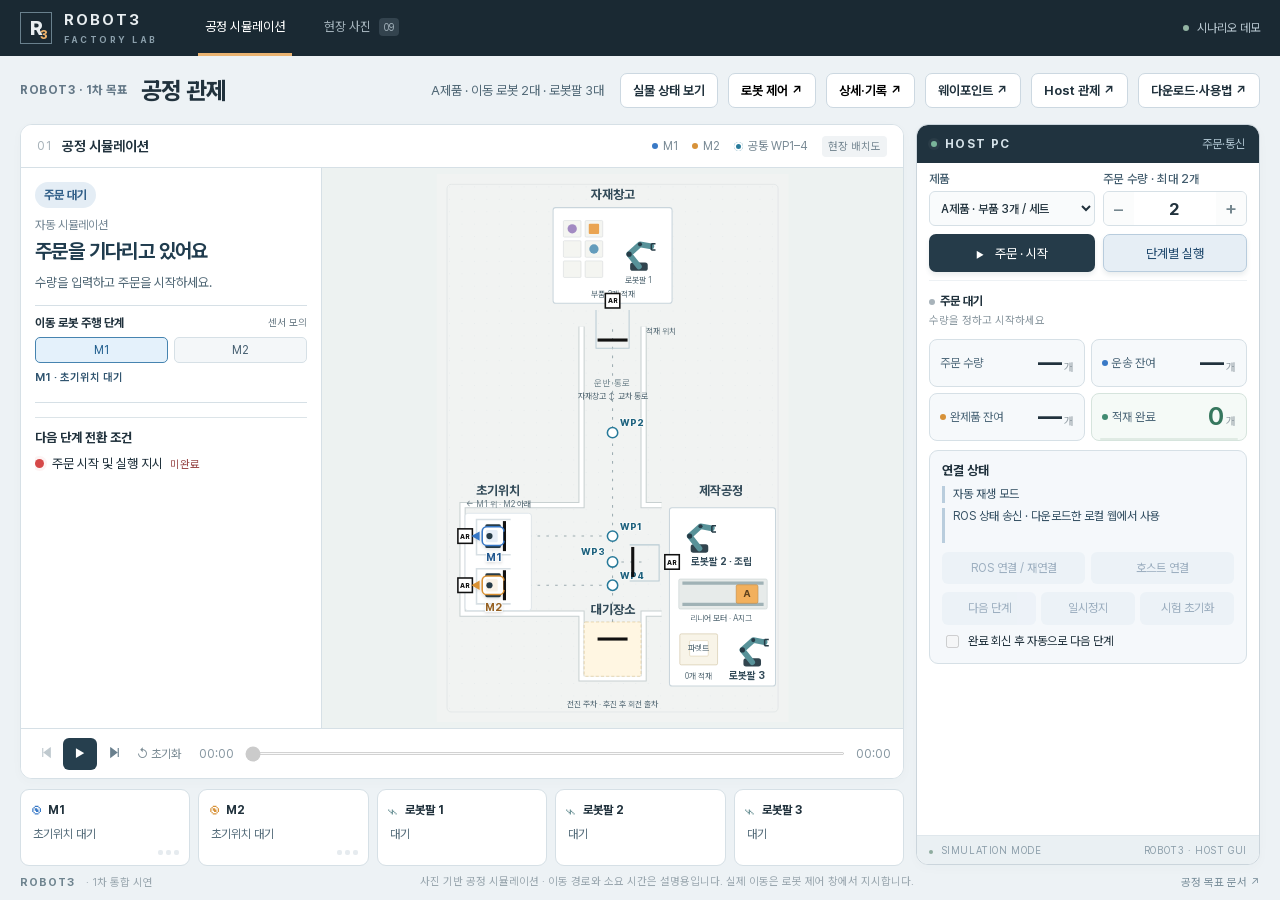
==== index.html @ 28c6e206 "Show live M1 and M2 coordinates and arm activity on the process map" ====
<!doctype html>
<html lang="ko">
<head><meta charset="utf-8"><meta name="viewport" content="width=device-width,initial-scale=1"><meta name="theme-color" content="#17242d"><title>Robot3 · 공정 시뮬레이션</title><link rel="stylesheet" href="styles.css?v=20261011-order2"><link rel="stylesheet" href="dashboard.css?v=20261011-live"></head>
<body>
<header class="topbar"><a class="brand" href="./" aria-label="Robot3 홈"><span class="brand-icon">R<span>3</span></span><strong>ROBOT3<span>FACTORY LAB</span></strong></a><nav aria-label="페이지"><button class="nav active" data-tab="simulation">공정 시뮬레이션</button><button class="nav" data-tab="gallery">현장 사진 <span>09</span></button></nav><span class="demo-badge"><i></i> 시나리오 데모</span></header>
<main>
<div class="heading"><div><p class="eyebrow">ROBOT3 · 1차 목표</p><h1>공정 관제</h1></div><div class="dashboard-actions"><span class="dashboard-context">A제품 · 이동 로봇 2대 · 로봇팔 3대</span><a id="map-mode" class="package-link" href="?live=1">실물 상태 보기</a><button id="open-robot-panel" type="button" class="detail-button">로봇 제어 ↗</button><button id="open-details" type="button" class="detail-button">상세·기록 ↗</button><a class="package-link" href="waypoints.html">웨이포인트 ↗</a><a class="package-link" href="control.html">Host 관제 ↗</a><a class="package-link" href="downloads.html">다운로드·사용법 ↗</a></div></div>
<section id="simulation-view">
<div class="simulation-layout"><div class="simulation-main">
<section class="map-panel"><div class="panel-heading"><div><span class="section-number">01</span><h2>공정 시뮬레이션</h2></div><div class="legend"><span><i class="blue"></i>M1</span><span><i class="orange"></i>M2</span><span class="waypoint-legend"><i></i>공통 WP1–4</span><span class="map-scale">현장 배치도</span></div></div>
<div class="map-stage-layout">
<aside class="current-stage" aria-label="현재 공정 단계">
<p class="eyebrow">CURRENT STEP</p><h3>현재 단계</h3>
<div class="stage-live" aria-live="polite" aria-atomic="true"><span id="stage-status" class="stage-status">주문 대기</span><p id="stage-number" class="stage-number">자동 시뮬레이션</p><h4 id="stage-title">주문을 기다리고 있어요</h4><p id="stage-detail">수량을 입력하고 주문을 시작하세요.</p></div>

<section class="navigation-panel" aria-label="이동 로봇 내부 주행 단계">
<div class="navigation-heading"><strong>이동 로봇 주행 단계</strong><span>센서 모의</span></div>
<div class="navigation-tabs" role="group" aria-label="주행 단계 로봇 선택"><button id="navigation-b1" type="button" aria-pressed="true">M1</button><button id="navigation-b2" type="button" aria-pressed="false">M2</button></div>
<p id="navigation-summary">10cm 후진 → 회전 → 경유점 → 도킹</p>
<ol id="navigation-steps" aria-label="선택한 이동 로봇의 주행 완료 조건"></ol>
</section>

<section class="stage-conditions" tabindex="0" aria-label="다음 단계 완료 조건 목록"><strong id="conditions-title">다음 단계 전환 조건</strong><ul id="conditions-list" aria-live="polite"></ul></section>

</aside>
<div class="map-wrapper"><svg id="factory-map" viewBox="0 0 680 1060" role="img" aria-labelledby="map-title map-desc"><title id="map-title">Robot3 공정 이동 시뮬레이션</title><desc id="map-desc">사용자가 지정한 방향으로 왼쪽 아래 초기위치, 중앙 위 자재창고, 오른쪽 아래 제작공정을 배치했습니다. 중앙 통로와 아래쪽 대기장소가 연결됩니다. 치수와 이동 시간은 설명용입니다. 두 이동 로봇이 공통 경유점 WP1~WP4를 사용합니다. WP1은 M1, WP4는 M2 초기위치의 통로 합류점입니다. 위치는 세로 배치도의 개념 위치입니다.</desc><defs><pattern id="grid" width="24" height="24" patternUnits="userSpaceOnUse"><circle cx="1" cy="1" r=".75" fill="#d4dde2"/></pattern><filter id="shadow"><feDropShadow dx="0" dy="3" stdDeviation="3" flood-opacity=".12"/></filter><g id="robot-shape"><rect x="-23" y="-16" width="7" height="30" rx="3" fill="#273a47"/><rect x="16" y="-16" width="7" height="30" rx="3" fill="#273a47"/><rect x="-18" y="-22" width="36" height="42" rx="9" fill="white" stroke="currentColor" stroke-width="3"/><rect x="-12" y="-15" width="24" height="23" rx="3" fill="currentColor" opacity=".12"/><circle cy="-8" r="6" fill="#273a47"/><path d="M-9 -27 L0 -43 L9 -27" fill="currentColor"/></g><g id="arm-shape"><rect x="-17" y="-8" width="34" height="16" rx="5" fill="#31444e"/><path d="M0 0 L-19 -24 L2 -43 L24 -39" fill="none" stroke="currentColor" stroke-width="11" stroke-linecap="round" stroke-linejoin="round"/><circle cx="-19" cy="-24" r="5" fill="#263b46"/><circle cx="2" cy="-43" r="4" fill="#263b46"/><path d="M24 -44 v12 m0 -12 h8 m-8 12 h8" fill="none" stroke="#263b46" stroke-width="3"/></g></defs>
<rect width="680" height="1060" fill="#f1f3f2"/>
<rect x="20" y="20" width="640" height="1020" rx="8" fill="url(#grid)" stroke="#d6dddf"/>
<!-- Photo topology, oriented as specified: storage above, home bottom-left,
     production bottom-right, waiting bay off the central junction. -->
<path d="M280 295 V640 H50 V850 H280 V975 H400 V850 H435 M400 295 V640 H435" fill="none" stroke="#c8d0d1" stroke-width="12"/>
<path d="M280 295 V640 H50 V850 H280 V975 H400 V850 H435 M400 295 V640 H435" fill="none" stroke="#fff" stroke-width="8"/>
<path class="road-dash" d="M340 300 V920 M110 700 H340 M110 795 H340 M340 750 H400"/>
<text x="340" y="410" text-anchor="middle" class="route-label">운반 통로</text>
<text x="340" y="435" text-anchor="middle" class="zone-sub">자재창고 ↕ 교차 통로</text>
<g class="station" tabindex="0" role="button" aria-label="자재창고 사진 보기" data-photo="warehouse">
 <rect x="225" y="65" width="230" height="185" rx="5" fill="#fff" stroke="#c9d5dc" stroke-width="2"/>
 <text x="340" y="48" text-anchor="middle" class="zone-title">자재창고</text>
 <g stroke="#d2d7d9" fill="#f4f5f1"><rect x="245" y="90" width="34" height="32" rx="2"/><rect x="287" y="90" width="34" height="32" rx="2"/><rect x="245" y="129" width="34" height="32" rx="2"/><rect x="287" y="129" width="34" height="32" rx="2"/><rect x="245" y="168" width="34" height="32" rx="2"/><rect x="287" y="168" width="34" height="32" rx="2"/></g>
 <circle cx="262" cy="106" r="9" fill="#a28ac2"/><circle cx="304" cy="145" r="9" fill="#639cbc"/><rect x="294" y="96" width="20" height="20" rx="2" fill="#eaa452"/>
 <g id="arm1-map" transform="translate(391 179)" color="#589299"><use href="#arm-shape"/></g>
 <text x="391" y="211" text-anchor="middle" class="zone-sub">로봇팔 1</text>
 <text x="340" y="238" text-anchor="middle" class="zone-sub">부품 3개 적재</text>
 <path d="M308 263 V337 H372 V263" fill="none" stroke="#b9cbd4" stroke-width="2"/>
 <text x="405" y="310" class="dock-label">적재 위치</text>
</g>
<g class="station" tabindex="0" role="button" aria-label="초기위치 사진 보기" data-photo="home">
 <rect x="55" y="656" width="128" height="188" rx="5" fill="#fff" stroke="#c9d5dc"/>
 <text x="119" y="621" text-anchor="middle" class="zone-title">초기위치</text>
 <text x="119" y="643" text-anchor="middle" class="zone-sub">← M1 위 · M2 아래</text>
 <path d="M143 668 H77 V736 H143 M143 763 H77 V831 H143" fill="none" stroke="#d7dfe4" stroke-width="3"/>
</g>
<g class="station" tabindex="0" role="button" aria-label="대기장소 사진 보기" data-photo="waiting">
 <rect x="285" y="866" width="110" height="105" rx="3" fill="#fff6e2" stroke="#d4b77a" stroke-dasharray="6 4"/>
 <text x="340" y="850" text-anchor="middle" class="zone-title">대기장소</text>
 <text x="340" y="1030" text-anchor="middle" class="zone-sub">전진 주차 · 후진 후 회전 출차</text>
</g>
<path d="M373 717 H430 V787 H373" fill="none" stroke="#b9cbd4" stroke-width="2"/>

<!-- Full-map photo: arm 2 at upper left, horizontal linear rail in the
     middle, arm 3 lower right and pallet lower left on the same workboard. -->
<g class="station" tabindex="0" role="button" aria-label="제작공정 사진 보기" data-photo="process">
 <rect x="450" y="645" width="205" height="345" rx="5" fill="#fff" stroke="#c9d5dc" stroke-width="2"/>
 <text x="550" y="621" text-anchor="middle" class="zone-title">제작공정</text>
 <g id="arm2-map" transform="translate(508 724)" color="#589299"><use href="#arm-shape"/></g>
 <text x="550" y="755" text-anchor="middle" class="zone-title small">로봇팔 2 · 조립</text>
 <rect x="468" y="783" width="171" height="58" rx="3" fill="#e7ebea" stroke="#c1cccd"/>
 <path d="M475 791 H632 M475 832 H632" stroke="#a0b2b6" stroke-width="6"/>
 <rect x="586" y="797" width="36" height="30" rx="3" fill="#fff" stroke="#c7ceca"/>
 <g id="jig" transform="translate(600 812)"><rect x="-21" y="-18" width="42" height="36" rx="3" fill="#f2b05d" stroke="#bb803a"/><text y="6" text-anchor="middle" font-size="18" font-weight="700" fill="#5f421d">A</text></g>
 <text x="550" y="865" text-anchor="middle" class="zone-sub">리니어 모터 · A지그</text>
 <g id="arm3-map" transform="translate(610 944)" color="#589299"><use href="#arm-shape"/></g>
 <text x="600" y="976" text-anchor="middle" class="zone-title small">로봇팔 3</text>
</g>
<g class="station" tabindex="0" role="button" aria-label="파렛트 사진 보기" data-photo="pallet">
 <rect x="470" y="889" width="73" height="60" rx="3" fill="#f8f4e8" stroke="#c8ba96"/>
 <rect x="489" y="902" width="36" height="30" rx="2" fill="#fff" stroke="#d9c8a6"/>
 <text x="507" y="923" text-anchor="middle" class="zone-sub">파렛트</text>
 <text id="pallet-count" x="507" y="976" text-anchor="middle" class="zone-sub">0개 적재</text>
</g>
<path id="active-waypoint-route" aria-hidden="true"></path>
<path id="active-waypoint-route-b2" aria-hidden="true"></path>
<g id="waypoint-markers" aria-label="M1·M2 공통 경유·회전 웨이포인트 WP1~WP4"></g>
<g id="dock-cues" aria-label="대기장소를 제외한 ArUco 표식과 목표 위치별 후방 적외선 센서 검은 감지선"></g>
<g id="robot1" color="#3576c5" filter="url(#shadow)"><g class="robot-body"><use href="#robot-shape"/><rect x="-9" y="19" width="18" height="4" rx="1" fill="#111"/><g class="cargo" transform="translate(-12 12)"></g></g><text y="49" text-anchor="middle" class="robot-label" fill="#24588f">M1</text></g>
<g id="robot2" color="#d99032" filter="url(#shadow)"><g class="robot-body"><use href="#robot-shape"/><rect x="-9" y="19" width="18" height="4" rx="1" fill="#111"/><g class="cargo" transform="translate(-12 12)"></g></g><text y="49" text-anchor="middle" class="robot-label" fill="#966021">M2</text></g>
</svg></div></div>
<div class="transport-controls"><div class="play-buttons"><button id="previous" class="icon-button" aria-label="이전 이벤트"><svg viewBox="0 0 20 20" width="15" height="15" aria-hidden="true"><path d="M5 4v12M15 4l-8 6 8 6Z" fill="currentColor" stroke="currentColor" stroke-width="1.5"/></svg></button><button id="play" class="play-button" aria-label="재생 또는 일시정지">▶</button><button id="next" class="icon-button" aria-label="다음 이벤트"><svg viewBox="0 0 20 20" width="15" height="15" aria-hidden="true"><path d="M15 4v12M5 4l8 6-8 6Z" fill="currentColor" stroke="currentColor" stroke-width="1.5"/></svg></button><button id="reset" class="text-button">↺ 초기화</button></div><div class="scrubber"><span id="elapsed">00:00</span><input id="timeline" type="range" min="0" max="100" value="0" step="0.05" aria-label="시뮬레이션 진행 위치"><span id="duration">00:00</span></div></div>
</section>
<section class="devices"><div class="device" id="device-b1"><span class="device-icon blue-text">◉</span><div><strong>M1</strong><small>/burger1</small></div><span class="device-status">초기위치 대기</span><div class="part-dots" aria-label="적재 부품"></div></div><div class="device" id="device-b2"><span class="device-icon orange-text">◉</span><div><strong>M2</strong><small>/burger2</small></div><span class="device-status">초기위치 대기</span><div class="part-dots" aria-label="적재 부품"></div></div><div class="device" id="device-a1"><span class="device-icon">⌁</span><div><strong>로봇팔 1</strong><small>부품 적재</small></div><span class="device-status">대기</span></div><div class="device" id="device-a2"><span class="device-icon">⌁</span><div><strong>로봇팔 2</strong><small>티칭 조립</small></div><span class="device-status">대기</span></div><div class="device" id="device-a3"><span class="device-icon">⌁</span><div><strong>로봇팔 3</strong><small>파렛트 적재</small></div><span class="device-status">대기</span></div></section>
</div>
<aside class="host-console" aria-label="Host PC 주문 및 카운트 GUI">
<div class="console-chrome"><div><span class="console-dot"></span><strong>HOST PC</strong><span>CONTROL PANEL</span></div><span class="console-mode">주문·통신</span></div>

<section id="live-map-help" hidden><h3>실물 상태 보기</h3><p>M1·M2의 실제 위치와 방향을 기존 배치도에 표시합니다.</p><p>로봇팔은 작업 중일 때 움직입니다. 위치나 작업 상태를 확인할 수 없으면 표시를 멈춥니다.</p><p>실제 주문은 Host 프로그램에서 진행하세요.</p><a href="downloads.html">연결·사용법 보기 ↗</a></section><div class="order-bar"><form id="order-form"><label class="product-field">제품<select id="product" aria-label="주문 제품"><option>A제품 · 부품 3개 / 세트</option></select></label><label class="quantity-field">주문 수량 · 최대 2개<div class="quantity"><button type="button" id="minus" aria-label="주문 수량 줄이기">−</button><input id="quantity" type="number" min="1" max="2" step="1" value="2" required aria-label="주문 수량"><button type="button" id="plus" aria-label="주문 수량 늘리기">+</button></div></label><button class="primary" id="start" type="submit"><span>▶</span> 주문 · 시작</button><button class="primary step-order" id="step-order" type="button">단계별 실행</button></form><div class="order-status"><span id="run-dot"></span><strong id="run-status">주문 대기</strong><small id="order-id">수량을 정하고 시작하세요</small></div></div>
<p id="form-error" role="alert"></p>
<div class="metrics"><article><span class="metric-label">주문 수량</span><div><strong id="total">—</strong><span>개</span></div><small>Host에서 설정한 A제품 수량</small></article><article><span class="metric-label"><i class="blue"></i> 운송 잔여</span><div><strong id="transport">—</strong><span>개</span></div><small>제작공정으로 출발하면 −1</small></article><article><span class="metric-label"><i class="orange"></i> 완제품 잔여</span><div><strong id="remaining">—</strong><span>개</span></div><small>파렛트 적재 성공 후 −1</small></article><article class="done-card"><span class="metric-label"><i class="green"></i> 적재 완료</span><div><strong id="completed">0</strong><span id="completed-unit">개</span><span id="completion-percent">0%</span></div><div class="small-progress"><i id="completion-bar"></i></div></article></div>

<section class="host-test" aria-label="호스트 PC 통신 시험">
<h3>연결 상태</h3>
<p id="host-status" role="status">자동 재생 모드</p>

<p id="ros-status" role="status">ROS 상태 송신 · 준비 중</p>
<div class="connection-buttons"><button id="ros-connect" type="button" disabled>ROS 연결 / 재연결</button>
<button id="host-connect" type="button">호스트 연결</button></div>

<div class="host-test-actions"><button id="host-next" disabled>다음 단계</button><button id="host-pause" disabled>일시정지</button><button id="host-reset" disabled>시험 초기화</button></div>
<label><input id="host-auto" type="checkbox" disabled> 완료 회신 후 자동으로 다음 단계</label>



</section>

<div class="console-footer"><span><i></i> SIMULATION MODE</span><span>ROBOT3 · HOST GUI</span></div></aside>
</div></section>
<section id="gallery-view" hidden><div class="gallery-heading"><h2>실제 공간으로 이해하는 공정</h2><p>공유해 주신 현장 사진 9장입니다. 사진을 누르면 확대할 수 있습니다.</p></div><div id="gallery-grid"></div></section>
<footer><span><strong>ROBOT3</strong> · 1차 통합 시연</span><p>사진 기반 공정 시뮬레이션 · 이동 경로와 소요 시간은 설명용입니다. 실제 이동은 로봇 제어 창에서 지시합니다.</p><a href="https://rorobot.atlassian.net/wiki/spaces/robot3/pages/edit-v2/19759106" target="_blank" rel="noopener">공정 목표 문서 ↗</a></footer>
</main>
<dialog id="detail-dialog" aria-labelledby="detail-title"><div class="detail-header"><div><p class="eyebrow">공정 참고 정보</p><h2 id="detail-title">상세·기록</h2></div><button id="close-details" type="button" aria-label="상세·기록 닫기">×</button></div><div class="detail-body"><section class="signal-detail"><h3>현재 작업·완료 신호</h3><div class="stage-work"><strong id="stage-work-label">장비 상태</strong><ul id="stage-work-list"><li>M1·M2 초기위치 대기</li></ul></div><ul id="condition-signals"></ul><p id="conditions-note"></p></section><aside class="scene-panel"><div class="panel-heading"><div><span class="section-number">02</span><h2>지금 진행 중</h2></div><button id="follow" aria-pressed="true" class="follow active">자동</button></div><button id="photo-open" class="scene-photo" aria-label="현재 현장 사진 확대"><img id="scene-image" src="assets/full-map.jpg" alt="전체 맵 · 초기위치, 자재창고, 제작공정과 중앙 아래 대기장소"><span>현장 사진 <b>↗</b></span></button><div class="scene-copy"><p id="scene-kicker" class="eyebrow">READY TO START</p><h3 id="scene-title">주문을 기다리고 있어요</h3><p id="scene-detail">Host PC에서 제품 수량을 입력하면 두 카운트가 설정되고 시뮬레이션이 시작됩니다.</p></div><div class="gate-box"><span>제작공정 교대 조건</span><ul id="gates"><li>앞 제품 파렛트 적재 완료</li><li>앞 이동 로봇 대기장소 도착</li><li>다음 부품 3개 적재 완료</li></ul></div></aside><section class="event-panel"><div class="panel-heading"><div><span class="section-number">03</span><h2>공정 이벤트</h2><span id="event-count">0건</span></div><button id="export" class="text-button">기록 내려받기 ↓</button></div><div id="event-log" role="log" aria-live="off"><div class="empty-log">주문을 시작하면 장비 동작과 카운트 변경 이력이 표시됩니다.</div></div></section><section class="connection-detail"><h3>Host 통신 기록·실행 안내</h3><p id="host-progress">호스트 지시 → 웹 실행 → 완료 회신 → 다음 단계</p><p id="host-version" role="status"></p><details open><summary>통신 기록</summary><pre id="host-log"></pre></details><div id="host-local-help"><p>호스트 PC에서 시험 프로그램을 실행하고 안내된 로컬 주소로 접속하세요.</p><a href="downloads.html">Host 패키지 받기·사용법 보기 ↗</a><code>python3 web/host/server.py</code><small>압축 해제 후 robot3_host/README.md 먼저 확인 · 웹 시험은 Python 3.10 이상 · ROS 폴더는 팀 개발용 명세</small></div><small>목적지까지의 이동은 중간 노드에서 끊지 않습니다. 작업 완료 지점에서 다음 지시를 기다립니다. 완료 회신은 웹에서 생성하며 실제 로봇·센서는 연결하지 않습니다.</small></section><details class="map-guide"><summary>지도 표식·카운트 안내</summary><p class="dock-legend"><strong>▲</strong> 이동 로봇 전방 · <strong>AR</strong> ArUco 위치 표식 · <span class="black-line-key"></span> 후방 적외선 감지선<br><small>대기장소에는 ArUco 마커 없이 후방 IR 감지선만 있습니다. 표식과 센서는 배치 설명용이며 실제 마커 ID·센서 입력과 연결되지 않습니다.</small></p><div class="host-footnote"><span class="host-footnote-icon">↳</span><p>주문한 수량으로 두 잔여 카운트를 설정합니다.<br>공정이 진행되면 Host에서 자동으로 갱신합니다.</p></div></details></div></dialog>
<dialog id="photo-dialog"><button id="close-dialog" aria-label="사진 닫기">×</button><img id="dialog-image" alt=""><div><h2 id="dialog-title"></h2><p id="dialog-description"></p></div></dialog>
<script src="config.js?v=20261011-order2"></script><script src="settings.js?v=20261011-order2"></script><script src="engine.js?v=20261011-live"></script><script src="host-client.js?v=20260929-admin"></script><script src="system-policy.js?v=20261011-order2"></script><script src="ros-config.js?v=20261011-order2"></script><script src="assets/vendor/roslib-1.4.1.min.js"></script><script src="ros-client.js?v=20260930-ros"></script><script src="live-map-config.js?v=20261011-live"></script><script src="live-map-model.js?v=20261011-live"></script><script src="live-map-client.js?v=20261011-live"></script><script src="live-map.js?v=20261011-live"></script><script src="app.js?v=20261011-live"></script>
<dialog id="robot-panel-dialog" style="width:min(1200px,96vw);height:94vh;padding:0;border:0;border-radius:16px;overflow:hidden"><button type="button" aria-label="로봇 화면 닫기" style="position:absolute;right:14px;top:10px;z-index:2;border:0;border-radius:8px;padding:6px 14px;cursor:pointer">닫기 ×</button><iframe title="M1·M2 로봇 제어" style="width:100%;height:100%;border:0"></iframe></dialog><script src="assets/robot-panel/open.js"></script></body></html>
---- styles.css ----
@font-face{font-family:Pretendard;src:url('assets/PretendardVariable.woff2') format('woff2');font-weight:100 900;font-display:swap}
:root{--ink:#21323d;--muted:#7b8992;--line:#dfe5e9;--blue:#3979c6;--orange:#d79239;--green:#418b72;--paper:#fff;--bg:#f3f5f6;font-family:Inter,Pretendard,'Noto Sans KR',-apple-system,BlinkMacSystemFont,'Segoe UI',sans-serif;color:var(--ink);font-synthesis:none}*{box-sizing:border-box}body{margin:0;background:var(--bg)}button,input,select{font:inherit}button,a,input,select{-webkit-tap-highlight-color:transparent}button{cursor:pointer}button:disabled{opacity:.42;cursor:not-allowed}button:focus-visible,a:focus-visible,input:focus-visible,select:focus-visible,.station:focus-visible{outline:3px solid #70a8e6;outline-offset:3px}button{border:0}a{color:inherit;text-decoration:none}[hidden]{display:none!important}.topbar{height:78px;background:#1a2933;color:#e8edf0;display:flex;align-items:center;padding:0 4%;gap:70px}.brand{display:flex;align-items:center;gap:12px}.brand-icon{border:1px solid #69808d;font-weight:800;font-size:22px;width:41px;height:41px;display:grid;place-content:center;position:relative}.brand-icon span{font-size:12px;color:#edb26a;position:absolute;right:3px;bottom:1px}.brand strong{font-size:17px;letter-spacing:2px}.brand strong>span{display:block;font-size:8px;letter-spacing:2.5px;color:#8b9fab;margin-top:5px}.topbar nav{display:flex;align-self:stretch;gap:25px}.nav{background:transparent;color:#a2b1ba;font-size:13px;padding:0 7px;border-bottom:3px solid transparent}.nav.active{color:#fff;border-color:#eab371}.nav span{font-size:10px;background:#33434e;border-radius:4px;padding:3px 5px;margin-left:5px}.demo-badge{margin-left:auto;font-size:11px;color:#bbcad3;display:flex;gap:8px;align-items:center}.demo-badge i{width:6px;height:6px;background:#93b4a3;border-radius:50%}main{max-width:1500px;margin:auto;padding:34px 4% 0}.heading{display:flex;justify-content:space-between;align-items:center;margin-bottom:26px}.eyebrow{font-size:10px;font-weight:700;letter-spacing:1.9px;color:#8d9aa2;margin:0 0 11px}h1{font-size:34px;letter-spacing:-1.6px;margin:0;font-weight:750}h1>span{color:#d4974d}.subtitle{font-size:13px;color:#77848c;margin:12px 0 0}.goal{border-left:1px solid #d8dfe3;padding-left:28px;min-width:174px}.goal>span{font-size:10px;color:#7a878e}.goal strong{display:block;font-size:25px;letter-spacing:-.5px;margin-top:5px}.goal small{font-size:10px;color:#89949b;margin-left:6px;font-weight:400}.goal p{font-size:10px;margin:6px 0 0;color:#8a969d}.order-bar{display:flex;justify-content:space-between;align-items:center;padding:19px 23px;background:white;border:1px solid var(--line);border-radius:12px}.order-bar form{display:flex;gap:20px;align-items:center}.host-label{display:flex;gap:12px;align-items:center;margin-right:12px}.host-icon{background:#edf1f4;border-radius:8px;width:38px;height:38px;display:grid;place-content:center;font-size:22px;color:#647984}.host-label strong{font-size:12px;display:block}.host-label small{font-size:10px;color:var(--muted);display:block;margin-top:5px}.order-bar label{font-size:9px;color:#89959d;display:block;letter-spacing:.3px}.order-bar select{display:block;margin-top:6px;border:1px solid var(--line);background:#fbfcfc;height:35px;border-radius:6px;padding:0 10px;color:var(--ink);font-size:11px;max-width:190px}.quantity{margin-top:6px;display:flex;border:1px solid var(--line);border-radius:6px;height:35px;overflow:hidden}.quantity button{background:#fbfcfc;width:28px;color:#74868e;font-size:17px}.quantity input{width:42px;text-align:center;border:0;font-weight:700;color:var(--ink);font-size:13px;appearance:textfield;-moz-appearance:textfield}.quantity input::-webkit-inner-spin-button{appearance:none}.primary{background:#253b49;color:#fff;font-size:12px;border-radius:7px;height:41px;align-self:flex-end;padding:0 22px;box-shadow:0 3px 5px #243b4918}.primary span{font-size:9px;margin-right:8px}.primary:hover{background:#365767}.order-status{padding-left:20px;border-left:1px solid #e8edf0;min-width:162px;position:relative}.order-status>span{display:inline-block;width:6px;height:6px;border-radius:50%;background:#a8b3ba;margin-right:5px}.order-status strong{font-size:11px}.order-status small{font-size:9px;color:#8e9ba3;display:block;margin-top:7px}.order-status.running>span{background:#458a72;box-shadow:0 0 0 3px #e6f3ed}.order-status.complete>span{background:#3979c6}#form-error{font-size:12px;color:#b84d3e;margin:7px 0;min-height:0}#form-error:empty{display:none}.metrics{display:grid;grid-template-columns:repeat(4,1fr);gap:14px;margin:18px 0}.metrics article{background:#fff;border:1px solid var(--line);border-radius:10px;padding:17px 21px}.metric-label{font-size:10px;color:#839198;display:flex;gap:6px;align-items:center}.metrics article>div:not(.small-progress){display:flex;align-items:baseline;gap:7px;margin-top:9px}.metrics strong{font-size:32px;font-weight:650;letter-spacing:-1px;font-variant-numeric:tabular-nums;line-height:1.15}.metrics article>div>span{font-size:11px;color:#98a3aa}.metrics small{font-size:9px;color:#9aa4aa;display:block;margin-top:9px}.metric-label i,.legend i{width:6px;height:6px;border-radius:50%;display:inline-block}.blue{background:var(--blue)}.orange{background:var(--orange)}.green{background:var(--green)}.done-card{background:#f5faf7!important;border-color:#d6e4dd!important}.done-card strong{color:#36775e}.metrics #completion-percent{margin-left:auto;color:#568c72;font-size:12px;font-weight:600}.small-progress{height:3px;background:#e0ebe4;margin-top:17px;border-radius:5px;overflow:hidden}.small-progress i{display:block;width:0%;height:100%;background:#568c72;transition:width .3s}.workspace{display:grid;grid-template-columns:minmax(0,1fr) 280px;gap:17px}.map-panel,.scene-panel,.event-panel{background:#fff;border:1px solid var(--line);border-radius:12px;overflow:hidden}.panel-heading{height:61px;padding:0 21px;display:flex;align-items:center;justify-content:space-between;gap:10px}.panel-heading>div{display:flex;align-items:center;gap:10px}.section-number{font-size:10px;color:#a7b2b9;letter-spacing:1px}h2{font-size:13px;margin:0;font-weight:650}.legend{font-size:9px;color:#798a95;gap:14px!important}.legend>span{display:flex;align-items:center;gap:5px}.map-scale{background:#f0f3f5;border-radius:4px;padding:4px 6px;font-size:8px}.map-wrapper{border-top:1px solid #edf0f2;border-bottom:1px solid #edf0f2;background:#f8fafb}#factory-map{display:block;width:100%}.road-border{fill:none;stroke:#dce4e8;stroke-width:29;stroke-linecap:round;stroke-linejoin:round}.road{fill:none;stroke:#ecf0f3;stroke-width:25;stroke-linecap:round;stroke-linejoin:round}.road-dash{fill:none;stroke:#bccbd3;stroke-width:1.5;stroke-dasharray:6 8}.zone-title{font-size:14px;font-weight:700;fill:#334b59}.zone-title.small{font-size:12px}.zone-sub{font-size:8px;letter-spacing:.5px;fill:#899ba6}.dock-label{font-size:8px;fill:#9aa8b1}.robot-label{font-size:11px;font-weight:700;paint-order:stroke;stroke:#f8fafb;stroke-width:4px}.route-label{font-size:10px;fill:#a0afb8;letter-spacing:1px}.map-note{font-size:9px;fill:#9caab2}.station{cursor:pointer}.station:hover>rect:first-child{stroke:#8caabd;stroke-width:2}.active-arm use{filter:drop-shadow(0 0 5px #6da695)}.transport-controls{display:flex;align-items:center;gap:17px;padding:14px 17px;background:#fff}.play-buttons{display:flex;gap:4px;align-items:center}.icon-button{width:27px;height:30px;background:transparent;color:#697f8d;font-size:12px}.play-button{background:#263f4e;color:white;width:34px;height:32px;border-radius:6px;font-size:11px}.text-button{font-size:10px;color:#7d8d96;background:transparent;white-space:nowrap;padding:6px}.scrubber{display:flex;align-items:center;gap:9px;flex:1;font-size:9px;color:#8797a1;font-variant-numeric:tabular-nums}.scrubber input{min-width:20px;width:100%;accent-color:#536f80;height:3px}.scene-panel{display:flex;flex-direction:column}.follow{border:1px solid #e3e8eb;color:#8797a1;background:white;border-radius:5px;padding:4px 8px;font-size:9px}.follow.active{background:#edf4f7;color:#4f7387;border-color:#d8e6ed}.scene-photo{margin:0 15px;padding:0;border-radius:8px;overflow:hidden;position:relative;display:block;height:190px;flex-shrink:0;background:#e6e9eb}.scene-photo img{height:100%;width:100%;object-fit:cover;object-position:center}.scene-photo:after{content:'';position:absolute;inset:50% 0 0;background:linear-gradient(transparent,#101d2977)}.scene-photo>span{position:absolute;bottom:11px;left:13px;right:13px;color:#fff;z-index:1;font-size:9px;display:flex;justify-content:space-between}.scene-photo b{font-size:16px}.scene-copy{padding:18px 20px 13px;min-height:125px}.scene-copy .eyebrow{font-size:8px;color:#b18b5d;margin-bottom:8px}.scene-copy h3{font-size:15px;letter-spacing:-.5px;margin:0 0 9px}.scene-copy>p:last-child{font-size:10px;line-height:1.8;color:#839099;margin:0}.gate-box{margin:auto 15px 15px;background:#f5f7f8;border-radius:7px;padding:12px 13px}.gate-box>span{font-size:9px;font-weight:700;color:#768995}.gate-box ul{list-style:none;margin:8px 0 0;padding:0;display:grid;gap:6px}.gate-box li{font-size:9px;color:#8d9aa2;display:flex;gap:6px;align-items:center}.gate-box li:before{content:'○';color:#a4b0b7}.gate-box li.passed{color:#4d7f69}.gate-box li.passed:before{content:'✓';color:#4b8b6d}.devices{display:grid;grid-template-columns:1.35fr 1.35fr 1fr 1fr 1fr;gap:10px;margin:16px 0}.device{display:flex;align-items:center;gap:9px;flex-wrap:wrap;background:white;border:1px solid var(--line);border-radius:9px;padding:14px}.device-icon{color:#71969a;font-size:24px;line-height:1}.blue-text{color:var(--blue)}.orange-text{color:var(--orange)}.device strong{font-size:10px;display:block}.device small{font-size:8px;color:#9ca7ae;display:block;margin-top:4px}.device-status{font-size:9px;color:#96a1a8;display:block;width:100%;padding-left:2px}.device.working{border-color:#adcbc0;background:#fbfefc}.device.working .device-status{color:#56836e}.part-dots{margin-left:auto;display:flex;gap:3px}.part-dots i{width:6px;height:6px;border-radius:2px;background:#e6ebef}.part-dots i.filled{background:#87a8c6}.event-panel .panel-heading{height:52px;border-bottom:1px solid #edf1f3}#event-count{font-size:9px;color:#a0adb5;background:#f3f6f8;padding:3px 6px;border-radius:4px}#event-log{max-height:174px;overflow:auto}.event-row{display:flex;align-items:center;padding:10px 22px;border-bottom:1px solid #f0f3f5;font-size:10px;gap:15px}.event-row time{font-size:9px;color:#9eabb3;width:35px;font-variant-numeric:tabular-nums}.event-row .event-dot{width:5px;height:5px;background:#a5b5be;border-radius:50%;flex:none}.event-row.counter .event-dot{background:#c9934d}.event-row.counter{background:#fffdf8}.event-row:first-child{font-weight:600}.event-row .tag{margin-left:auto;color:#9aa8b2;font-size:8px;white-space:nowrap}.empty-log{text-align:center;color:#a0acb4;font-size:11px;padding:32px}footer{display:flex;align-items:center;justify-content:space-between;gap:16px;padding:25px 0 30px;color:#9aa7af;font-size:9px}footer strong{font-size:9px;letter-spacing:1px;margin-right:8px;color:#6f848f}footer p{margin:0;line-height:1.7}footer a{white-space:nowrap;color:#7e929e}.gallery-heading{margin:25px 0}.gallery-heading h2{font-size:20px}.gallery-heading p{font-size:12px;color:#86959f}#gallery-grid{display:grid;grid-template-columns:repeat(4,1fr);gap:20px}.gallery-card{background:white;border:1px solid var(--line);padding:0;border-radius:12px;overflow:hidden;text-align:left}.gallery-card img{width:100%;height:210px;object-fit:cover;display:block}.gallery-card>div{padding:17px}.gallery-card h3{font-size:13px;margin:0 0 8px}.gallery-card p{font-size:10px;color:#8a99a2;line-height:1.7;margin:0}dialog{border:0;border-radius:14px;padding:0;max-width:min(90vw,1000px);max-height:92vh;box-shadow:0 30px 100px #0006;background:#fff}dialog::backdrop{background:#11232ccc;backdrop-filter:blur(4px)}dialog>img{display:block;max-height:72vh;width:100%;object-fit:contain;background:#13232c}dialog>div{padding:18px 25px}dialog h2{font-size:17px}dialog p{font-size:12px;color:#7a8a94;margin-bottom:0}#close-dialog{position:absolute;right:12px;top:12px;width:34px;height:34px;border-radius:50%;background:#162731c9;color:white;font-size:24px}@media(min-width:1450px){.scene-photo{height:225px}.scene-copy{padding-top:23px}.map-wrapper{min-height:460px;display:grid;place-items:center}}@media(max-width:1150px){.host-label{margin-right:0}.host-label small{display:none}.order-bar form{gap:14px}.order-status{min-width:130px}.workspace{grid-template-columns:minmax(0,1fr) 235px}.scene-photo{height:165px}.legend .map-scale{display:none}.transport-controls{gap:8px}.text-button{font-size:9px}.device{padding:12px 9px}.scene-copy{padding:13px 15px}.gate-box{padding:10px}.topbar{gap:40px}}@media(max-width:900px){main{padding:25px 20px 0}.topbar{padding:0 20px;gap:30px}.order-status{display:none}.order-bar form{width:100%;justify-content:space-between}.workspace{grid-template-columns:1fr}.scene-panel{display:grid;grid-template-columns:220px 1fr 1fr;padding-bottom:15px;gap:0 10px}.scene-panel>.panel-heading{grid-column:1/-1;height:45px}.scene-photo{height:160px;margin-right:0}.scene-copy{padding-top:12px}.gate-box{margin:0 15px 0 0;align-self:stretch;padding-top:20px}.devices{grid-template-columns:repeat(5,1fr)}.legend .map-scale{display:block}#gallery-grid{grid-template-columns:repeat(3,1fr)}footer{flex-wrap:wrap}}@media(max-width:620px){.topbar{height:64px;padding:0 15px;gap:20px}.brand strong{font-size:13px}.brand strong>span{font-size:6px}.brand-icon{width:31px;height:31px;font-size:18px}.topbar nav{gap:8px}.nav{font-size:10px;padding:0 3px}.demo-badge{display:none}main{padding:23px 13px 0}.heading{margin-bottom:21px}h1{font-size:25px}.eyebrow{font-size:8px;letter-spacing:1px}.subtitle{font-size:10px;max-width:240px;line-height:1.7}.goal{padding-left:12px;min-width:75px}.goal strong{font-size:22px}.goal small,.goal p{display:none}.order-bar{padding:15px}.order-bar form{flex-wrap:wrap;gap:12px}.host-label{width:100%;border-bottom:1px solid #eef1f3;padding-bottom:12px}.host-label small{display:block}.host-icon{width:30px;height:30px}.order-bar select{max-width:145px;font-size:10px}.primary{padding:0 13px;font-size:10px;height:35px}.metrics{gap:8px;margin:12px 0;grid-template-columns:repeat(2,1fr)}.metrics article{padding:14px 15px}.metrics strong{font-size:29px}.metrics small{font-size:8px}.panel-heading{padding:0 13px;height:49px}.legend{gap:8px!important;font-size:8px}.legend .map-scale{display:none}h2{font-size:12px}.transport-controls{flex-wrap:wrap;padding:10px;gap:10px}.play-buttons{order:1}.scrubber{order:3;flex-basis:100%;padding:4px}.scene-panel{grid-template-columns:140px 1fr;gap:0 3px}.scene-photo{height:155px;margin-left:12px}.scene-copy{padding:9px 12px}.scene-copy h3{font-size:14px}.scene-copy>p:last-child{font-size:10px}.gate-box{grid-column:1/-1;margin:12px 12px 0;padding:12px}.gate-box ul{display:flex;flex-wrap:wrap;gap:10px}.gate-box li{font-size:8px}.devices{grid-template-columns:repeat(6,1fr);gap:8px}.device{grid-column:span 2;padding:12px}.device:nth-child(-n+2){grid-column:span 3}.device-status{font-size:8px}.event-row{padding:10px 12px;gap:9px;font-size:9px}.event-row .tag{display:none}.event-panel .panel-heading{padding:0 12px}footer{font-size:8px;padding:20px 0}footer p{order:3;width:100%}#gallery-grid{grid-template-columns:repeat(2,1fr);gap:12px}.gallery-card img{height:160px}.gallery-card>div{padding:12px}.gallery-card h3{font-size:11px}.gallery-card p{font-size:9px}.gallery-heading h2{font-size:18px}dialog{max-width:94vw}dialog>div{padding:15px}}

/* Two-screen layout: large simulation canvas + interactive Host PC GUI. */
main{max-width:1840px;padding:26px 3% 0}.heading{margin-bottom:24px}.topbar{padding:0 3%}.simulation-layout{display:grid;grid-template-columns:minmax(0,1fr) 348px;gap:22px;align-items:start}.simulation-main{min-width:0}.simulation-main .map-wrapper{min-height:0}.simulation-main .map-panel{width:100%}.simulation-main .panel-heading{height:58px}.simulation-main #factory-map{width:100%;min-height:440px}.simulation-main .devices{margin:15px 0;grid-template-columns:1.2fr 1.2fr 1fr 1fr 1fr}.simulation-main .scene-panel{display:grid;grid-template-columns:180px minmax(0,1fr) 215px;gap:0 12px;padding:0 0 15px;margin-bottom:16px}.simulation-main .scene-panel .panel-heading{grid-column:1/-1;height:46px}.simulation-main .scene-photo{height:136px;margin:0 0 0 15px}.simulation-main .scene-copy{padding:10px 8px 0;min-height:0}.simulation-main .scene-copy h3{font-size:15px}.simulation-main .scene-copy>p:last-child{font-size:11px}.simulation-main .gate-box{margin:0 15px 0 0;padding:16px 12px;align-self:stretch}.simulation-main .gate-box li{font-size:10px;line-height:1.5}.host-console{position:sticky;top:20px;min-width:0;border:1px solid #cbd5dc;border-radius:14px;background:#f5f7f9;overflow:hidden;box-shadow:0 12px 40px #2437440b}.console-chrome{height:47px;background:#20333f;color:#d5e2e9;display:flex;justify-content:space-between;align-items:center;padding:0 18px}.console-chrome>div{display:flex;align-items:center;gap:8px}.console-chrome strong{font-size:11px;letter-spacing:1.4px}.console-chrome>div>span:last-child{font-size:7px;letter-spacing:1px;color:#849da9;margin-left:3px}.console-dot{height:6px;width:6px;background:#7ab59a;border-radius:50%;box-shadow:0 0 0 3px #ffffff0b}.window-icons{font-size:13px;letter-spacing:5px;color:#8ca4b1}.console-intro{padding:24px 22px 18px}.console-intro .eyebrow{font-size:8px;letter-spacing:1.8px;color:#8e9da8;margin-bottom:8px}.console-intro h2{font-size:22px;letter-spacing:-.6px}.console-intro>p:last-child{color:#8b99a3;font-size:11px;margin:9px 0 0}.host-console .order-bar{display:block;margin:0 15px;padding:17px;border-radius:9px;box-shadow:0 3px 5px #263a4803}.host-console .order-bar form{display:grid;grid-template-columns:1fr;gap:16px;width:100%}.host-console .host-label{width:100%;margin:0;padding:0 0 14px;border-bottom:1px solid #edf1f4;gap:10px}.host-console .host-label strong{font-size:12px}.host-console .host-label small{display:block;font-size:10px}.host-console .host-icon{height:34px;width:34px}.host-console .order-bar label{font-size:11px;color:#6f8290;font-weight:500}.host-console .order-bar select{max-width:none;width:100%;height:43px;font-size:12px;padding:0 12px;margin-top:8px;background:#f9fbfc}.host-console .quantity{height:44px;width:100%;margin-top:8px;background:#f9fbfc}.host-console .quantity button{width:45px;flex:none;font-size:21px}.host-console .quantity input{flex:1;min-width:0;font-size:20px;background:#fff}.host-console .primary{width:100%;height:45px;font-size:13px;align-self:auto;margin-top:2px}.host-console .order-status{display:block;margin:17px 0 0;padding:14px 0 0;border:0;border-top:1px solid #edf1f4;min-width:0}.host-console .order-status strong{font-size:11px}.host-console .order-status small{font-size:10px;line-height:1.5;margin-top:8px}.host-console #form-error{margin:10px 20px;font-size:11px}.host-console .metrics{grid-template-columns:repeat(2,minmax(0,1fr));gap:9px;margin:15px}.host-console .metrics article{padding:16px 12px;min-width:0;border-radius:9px}.host-console .metric-label{font-size:10px}.host-console .metrics strong{font-size:32px}.host-console .metrics small{font-size:9px;line-height:1.6;min-height:27px}.host-console .metrics #completion-percent{font-size:10px}.host-console .small-progress{margin-top:18px}.host-footnote{display:flex;gap:8px;margin:0 18px 18px;padding:0 3px;color:#96a4ad}.host-footnote-icon{font-size:18px;line-height:1.6}.host-footnote p{font-size:9px;line-height:1.8;margin:0}.console-footer{display:flex;justify-content:space-between;gap:10px;background:#eaf0f3;border-top:1px solid #dfe7ec;padding:11px 17px;color:#8c9eaa;font-size:7px;letter-spacing:.6px}.console-footer i{display:inline-block;width:4px;height:4px;border-radius:50%;background:#8eac9f;margin-right:4px}
@media(min-width:1700px){.simulation-layout{grid-template-columns:minmax(0,1fr) 380px;gap:26px}.host-console .metrics article{padding:18px 15px}.simulation-main #factory-map{min-height:590px}.simulation-main .scene-photo{height:150px}.simulation-main .scene-panel{grid-template-columns:220px 1fr 245px}}
@media(max-width:1150px){.simulation-layout{grid-template-columns:minmax(0,1fr) 310px;gap:15px}.host-console .order-bar{margin:0 12px;padding:15px}.host-console .metrics{margin:12px;gap:8px}.host-console .metrics article{padding:14px 10px}.host-console .metrics small{font-size:8px}.simulation-main .scene-panel{grid-template-columns:140px 1fr}.simulation-main .gate-box{grid-column:1/-1;margin:12px 15px 0;padding:12px}.simulation-main .gate-box ul{display:flex;flex-wrap:wrap;gap:9px}.simulation-main .gate-box li{font-size:9px}.simulation-main .scene-photo{height:125px}.simulation-main .devices{grid-template-columns:repeat(6,1fr);gap:8px}.simulation-main .device{grid-column:span 2;padding:12px}.simulation-main .device:nth-child(-n+2){grid-column:span 3}.simulation-main .transport-controls{flex-wrap:wrap}.simulation-main .scrubber{order:3;flex-basis:100%}.simulation-main .legend .map-scale{display:none}}
@media(max-width:850px){main{padding:22px 18px 0}.simulation-layout{grid-template-columns:1fr}.host-console{position:static;order:-1}.host-console .order-bar{margin:0 15px}.host-console .order-bar form{grid-template-columns:1.5fr 1fr 1fr;gap:14px;align-items:end}.host-console .host-label{grid-column:1/-1}.host-console .primary{margin-bottom:0;height:44px}.host-console .metrics{grid-template-columns:repeat(4,minmax(0,1fr));margin:15px}.host-console .metrics small{font-size:9px}.console-intro{padding:18px 22px}.host-console .order-status{display:flex;align-items:center;gap:5px}.host-console .order-status small{margin:0 0 0 auto}.simulation-main #factory-map{min-height:0}.simulation-main .devices{grid-template-columns:repeat(5,1fr)}.simulation-main .device,.simulation-main .device:nth-child(-n+2){grid-column:auto}.simulation-main .transport-controls{flex-wrap:nowrap}.simulation-main .scrubber{order:0;flex-basis:auto}.simulation-main .scene-panel{grid-template-columns:180px 1fr 210px}.simulation-main .gate-box{grid-column:auto;margin:0 15px 0 0}.simulation-main .gate-box ul{display:grid}.simulation-main .scene-photo{height:140px}}
@media(max-width:620px){main{padding:20px 13px 0}.host-console .order-bar form{grid-template-columns:1fr 1fr}.host-console .primary{grid-column:1/-1}.host-console .metrics{grid-template-columns:repeat(2,minmax(0,1fr))}.host-console .metrics article{padding:16px}.host-console .order-status{display:block}.host-console .order-status small{margin-top:7px}.host-console .quantity input{font-size:18px}.console-intro h2{font-size:20px}.simulation-main .devices{grid-template-columns:repeat(6,1fr)}.simulation-main .device{grid-column:span 2}.simulation-main .device:nth-child(-n+2){grid-column:span 3}.simulation-main .scene-panel{grid-template-columns:135px 1fr}.simulation-main .scene-copy{padding:8px}.simulation-main .scene-copy h3{font-size:13px}.simulation-main .scene-copy>p:last-child{font-size:10px}.simulation-main .gate-box{grid-column:1/-1;margin:12px 12px 0}.simulation-main .gate-box ul{display:flex}.simulation-main .scene-photo{height:135px;margin-left:12px}.simulation-main .transport-controls{flex-wrap:wrap}.simulation-main .scrubber{order:3;flex-basis:100%}.simulation-main .panel-heading{height:49px}.host-footnote{margin-bottom:15px}}

/* Portrait floor plan traced from the supplied route and workboard photos. */
.simulation-main #factory-map{width:100%;max-width:580px;min-height:0;height:auto;margin:0 auto;aspect-ratio:680/1060}
.map-wrapper{background:#e9eeed}
#factory-map .zone-title{font-size:19px}
#factory-map .zone-title.small{font-size:17px}
#factory-map .zone-sub,#factory-map .dock-label{font-size:14px;letter-spacing:0;fill:#667983}
#factory-map .route-label{font-size:17px;fill:#81939a}
#factory-map .robot-label{font-size:16px}
#factory-map .road-dash{stroke:#9cabb0;stroke-width:2;stroke-dasharray:5 12}
.simulation-main .scene-photo img{object-fit:contain}
@media(max-width:620px){.simulation-main .panel-heading{padding:0 12px}.simulation-main .legend{gap:8px!important}}

.dock-cue{pointer-events:none}.dock-legend{margin:0;padding:12px 16px 16px;font-size:13px;line-height:1.7;text-align:center;color:#526773}.dock-legend small{font-size:12px;color:#75858d}.black-line-key{display:inline-block;width:20px;height:5px;background:#111;vertical-align:middle}.robot-body{transform-box:view-box}

.host-test{margin:12px 22px;padding:16px;border:1px solid var(--line);border-radius:10px;background:#f6f9fb;font-size:12px}.host-test h3{margin:0 0 10px}.host-test p{line-height:1.6}.host-test button,.host-test a{display:inline-block;background:#e0eaf2;color:#254c70;padding:9px 12px;border-radius:6px}.host-test-actions{display:flex;flex-wrap:wrap;gap:6px;margin:12px 0}.host-test label{display:flex;align-items:center;gap:6px}.host-test small{display:block;color:#677783;line-height:1.6;margin-top:8px}.host-test code{display:block;margin:10px 0;overflow-wrap:anywhere}.host-test pre{white-space:pre-wrap;overflow-wrap:anywhere;max-height:190px;overflow:auto;font-size:11px;line-height:1.7}.host-test summary{cursor:pointer}.host-test input{accent-color:var(--blue)}

.map-stage-layout{display:grid;grid-template-columns:210px minmax(0,1fr);align-items:start;background:#f6f8f9;border-top:1px solid var(--line)}
.current-stage{padding:24px 18px;min-width:0;position:sticky;top:16px}.current-stage h3{font-size:16px;margin:0 0 20px}.current-stage .eyebrow{font-size:9px;color:#738591}.stage-status{display:inline-block;background:#e4edf5;color:#326089;font-size:11px;font-weight:700;border-radius:5px;padding:6px 9px;line-height:1.5}.stage-number{font-size:11px;color:#778996;margin:14px 0 8px;font-variant-numeric:tabular-nums}.current-stage h4{font-size:19px;line-height:1.5;letter-spacing:-.6px;margin:0 0 10px;word-break:keep-all}.current-stage #stage-detail{font-size:12px;line-height:1.8;color:#657781;word-break:keep-all;margin:0}.stage-work{border-top:1px solid #dce4e8;margin-top:22px;padding-top:16px}.stage-work>strong{font-size:11px;color:#516877}.stage-work ul{list-style:none;padding:0;margin:10px 0;display:grid;gap:9px}.stage-work li{font-size:12px;line-height:1.65;padding-left:10px;border-left:2px solid #acc4d7;word-break:keep-all}.stage-hint{font-size:10px;color:#82929b;line-height:1.7;margin:22px 0 0}.map-stage-layout>.map-wrapper{min-width:0;border-top:0;border-left:1px solid var(--line)}
@media(max-width:1100px) and (min-width:851px){.map-stage-layout{grid-template-columns:170px minmax(0,1fr)}.current-stage{padding:18px 12px}.current-stage h4{font-size:16px}}
@media(max-width:620px){.map-stage-layout{grid-template-columns:1fr}.current-stage{position:static;padding:18px}.current-stage h3{margin-bottom:12px}.stage-work{margin-top:14px;padding-top:12px}.stage-work ul{grid-template-columns:repeat(2,minmax(0,1fr))}.stage-hint{margin-top:12px}.map-stage-layout>.map-wrapper{border-left:0;border-top:1px solid var(--line)}}

/* Completion barriers shared by local and Host playback. */
.stage-conditions{border-top:1px solid #dce4e8;margin-top:20px;padding-top:16px}.stage-conditions>strong{font-size:12px}.stage-conditions ul{list-style:none;padding:0;display:grid;gap:12px}.stage-conditions li{display:flex;gap:8px;font-size:11px;line-height:1.6;word-break:keep-all}.condition-dot{flex:none;width:10px;height:10px;margin-top:4px;border-radius:50%;background:#d54848}.condition-done .condition-dot{background:#238357}.stage-conditions small{display:block;font-size:9px;color:#657781;overflow-wrap:anywhere}.stage-conditions p{font-size:10px;line-height:1.7;color:#657781}.host-console .step-order{background:#e6eef5;color:#244c70;border:1px solid #b8ccdd;margin-top:0}
---- dashboard.css ----
/* Working dashboard: essential controls stay on the desktop canvas.
   Narrow/short viewports return to document flow instead of clipping content. */
:root{--muted:#607380;--line:#d6e0e6;--bg:#edf2f5}
.topbar{height:56px;padding:0 20px;gap:40px}.brand-icon{width:32px;height:32px;font-size:20px}.brand strong{font-size:15px}.brand strong>span{font-size:9px}.topbar .nav{font-size:13px}.demo-badge{font-size:12px}
main{max-width:1920px;padding:12px 20px 0}.heading{min-height:44px;margin-bottom:12px;gap:16px}.heading>div:first-child{display:flex;align-items:center;gap:14px}.heading .eyebrow{font-size:12px;letter-spacing:.5px;margin:0;color:#637786}h1{font-size:24px;letter-spacing:-.8px}.dashboard-actions{display:flex;align-items:center;gap:10px}.dashboard-context{font-size:13px;color:#526977;margin-right:6px}.detail-button,.package-link{font-size:13px;font-weight:650;border:1px solid #ccd8e1;border-radius:7px;background:#fff;padding:9px 12px;white-space:nowrap}.detail-button:hover,.package-link:hover{background:#e1ecf4;border-color:#8eabc2}
.simulation-layout{grid-template-columns:minmax(0,1fr) 344px;gap:12px}.map-panel,.host-console{box-shadow:0 3px 12px #24405206;border-radius:12px}.map-panel .panel-heading{padding:0 16px;background:#fff}.panel-heading h2{font-size:14px}.section-number{font-size:12px}.legend{font-size:12px}.map-scale{font-size:11px}
.map-stage-layout{grid-template-columns:minmax(260px,34%) minmax(0,1fr);align-items:stretch;background:#fff}.current-stage{position:static;padding:16px;background:#fff}.current-stage>.eyebrow,.current-stage>h3{display:none}.stage-status{font-size:12px;padding:4px 9px;border-radius:20px}.stage-number{font-size:12px;margin:10px 0 6px}.current-stage h4{font-size:20px;line-height:1.35;margin-bottom:8px;color:#203c4e}.current-stage #stage-detail{font-size:13px;line-height:1.55;color:#526977}.stage-work{margin-top:14px;padding-top:12px}.stage-work>strong,.stage-conditions>strong{font-size:13px}.stage-work ul{gap:5px;margin:8px 0 0}.stage-work li{font-size:13px;line-height:1.5}.stage-conditions{margin-top:14px;padding-top:12px}.stage-conditions ul{gap:8px;margin:10px 0}.stage-conditions li{font-size:13px;line-height:1.45}.stage-conditions small{font-size:11px;line-height:1.4;margin-top:2px}.stage-conditions p{font-size:11px;line-height:1.5}.condition-dot{width:9px;height:9px;box-shadow:0 0 0 3px #d5484810}.condition-done .condition-dot{box-shadow:0 0 0 3px #23835712}
.map-stage-layout>.map-wrapper{display:flex;align-items:center;justify-content:center;background:#edf2f1;padding:6px;border-bottom:0}.simulation-main #factory-map{max-width:100%;margin:auto}.simulation-main #factory-map .zone-title{font-size:25px}.simulation-main #factory-map .zone-title.small{font-size:20px}.simulation-main #factory-map .robot-label{font-size:21px}.simulation-main #factory-map .zone-sub,.simulation-main #factory-map .dock-label{font-size:16px}.simulation-main .transport-controls{padding:8px 12px;gap:12px;flex-wrap:nowrap;border-top:1px solid var(--line)}.simulation-main .scrubber{order:0;flex-basis:auto;font-size:12px}.text-button{font-size:12px}.play-button{height:32px;width:34px}.icon-button{height:32px;width:26px}
.simulation-main .devices{margin:0;gap:8px;grid-template-columns:repeat(5,minmax(0,1fr))}.simulation-main .device,.simulation-main .device:nth-child(-n+2){grid-column:auto;padding:10px;gap:7px;align-content:start;border-radius:9px}.device-icon{font-size:20px}.device strong{font-size:12px}.device small{display:none}.device-status{font-size:12px;line-height:1.3;color:#576e7c;overflow-wrap:anywhere}.part-dots i{width:5px;height:5px}
.host-console{position:static;display:flex;flex-direction:column;gap:10px;background:#fff;overflow:visible}.console-chrome{height:38px;flex:none;border-radius:11px 11px 0 0;padding:0 14px}.console-chrome strong{font-size:12px}.console-chrome>div>span:last-child{display:none}.console-mode{font-size:12px;color:#a9bfcb}.host-console .order-bar{margin:0 12px;padding:0;border:0;box-shadow:none}.host-console .order-bar form{grid-template-columns:minmax(0,1.15fr) minmax(0,1fr);gap:8px;align-items:end}.host-console .order-bar label{font-size:12px;color:#435d6e}.host-console .order-bar select{height:35px;font-size:12px;margin-top:5px;padding:0 7px}.host-console .quantity{height:35px;margin-top:5px}.host-console .quantity button{width:30px;font-size:19px}.host-console .quantity input{font-size:17px}.host-console .primary{height:38px;font-size:13px;margin:0;padding:0 6px;grid-column:auto}.host-console .order-status{display:block;margin:8px 0 0;padding:8px 0 0;line-height:1.4}.host-console .order-status strong{font-size:12px}.host-console .order-status small{font-size:11px;margin-top:2px}.host-console #form-error{margin:0 12px;font-size:12px}
.host-console .metrics{grid-template-columns:repeat(2,minmax(0,1fr));gap:6px;margin:0 12px}.host-console .metrics article{display:flex;justify-content:space-between;align-items:center;gap:5px;padding:8px 10px;min-height:48px;background:#f6f9fb;border-radius:8px;position:relative}.host-console .metric-label{font-size:12px;color:#526c7d;gap:4px}.host-console .metrics article>div:not(.small-progress){margin:0;gap:3px}.host-console .metrics strong{font-size:25px;line-height:1.1;letter-spacing:-.6px}.host-console .metrics article>div>span{font-size:11px}.host-console .metrics small{display:none}.host-console .metrics #completion-percent{display:none}.host-console .small-progress{position:absolute;bottom:0;left:8px;right:8px;height:2px;margin:0}
.host-test{margin:0 12px;padding:12px;background:#f5f8fb;border-radius:9px;font-size:12px}.host-test h3{font-size:13px;margin:0 0 8px}.host-test p{font-size:12px;line-height:1.45;margin:5px 0;overflow-wrap:anywhere}.host-test #host-status,.host-test #ros-status{padding-left:8px;border-left:3px solid #b9cddd;color:#385366}.connection-buttons{display:grid;grid-template-columns:1fr 1fr;gap:6px;margin-top:9px}.host-test button{padding:8px 6px;font-size:12px;line-height:1.35}.host-test-actions{display:grid;grid-template-columns:repeat(3,minmax(0,1fr));gap:5px;margin:8px 0}.host-test label{font-size:12px;line-height:1.45;align-items:flex-start}.host-test input{flex:none;margin-top:2px}#host-progress{font-size:11px;color:#667f90;margin-top:8px}.console-footer{font-size:10px;padding:8px 12px;margin-top:auto;border-radius:0 0 11px 11px}footer{padding:8px 0;font-size:11px}footer strong{font-size:11px}
/* Details are one deliberate action away, not below the dashboard. */
#detail-dialog{width:min(920px,94vw);max-width:94vw;max-height:90dvh;padding:0;border:1px solid #d6e0e6}.detail-header{position:sticky;top:0;z-index:1;display:flex;align-items:center;justify-content:space-between;background:#fff;border-bottom:1px solid var(--line);padding:18px 22px}.detail-header .eyebrow{font-size:12px;margin:0 0 5px}.detail-header h2{font-size:21px}.detail-header button{height:36px;width:36px;border-radius:8px;background:#edf2f6;color:#25475f;font-size:25px}#detail-dialog .detail-body{padding:18px;display:grid;gap:16px;background:#f4f7f9}.detail-body .scene-panel{display:grid;grid-template-columns:230px 1fr;gap:0 12px;padding-bottom:16px}.detail-body .scene-panel .panel-heading{grid-column:1/-1}.detail-body .scene-photo{height:185px;margin:0 0 0 15px}.detail-body .scene-photo img{object-fit:contain}.detail-body .scene-copy{padding:8px 16px 8px 0;min-height:0}.detail-body .scene-copy h3{font-size:18px}.detail-body .scene-copy>p:last-child{font-size:14px;line-height:1.7}.detail-body .scene-copy .eyebrow{font-size:11px}.detail-body .gate-box{grid-column:1/-1;margin:14px 15px 0}.detail-body .gate-box>span,.detail-body .gate-box li{font-size:13px}.detail-body .follow{font-size:12px}.detail-body .event-row{font-size:13px;padding:12px 16px}.detail-body .event-row time,.detail-body .event-row .tag{font-size:11px}.detail-body #event-log{max-height:280px}.connection-detail,.map-guide{padding:16px;background:white;border:1px solid var(--line);border-radius:10px}.connection-detail h3{font-size:15px;margin:0 0 12px}.connection-detail p,.connection-detail small,.connection-detail summary,.map-guide summary{font-size:13px;line-height:1.6}.connection-detail pre{white-space:pre-wrap;overflow-wrap:anywhere;font-size:12px;max-height:250px;overflow:auto}.connection-detail code{display:block;padding:10px;background:#edf3f7;font-size:13px;margin:10px 0}.connection-detail a{display:inline-block;color:#235b86;text-decoration:underline}.connection-detail small{display:block;color:#647a89;margin-top:10px}.map-guide summary{cursor:pointer}.map-guide .host-footnote{margin:12px 0 0}.map-guide .host-footnote p{font-size:13px}
@media(min-width:1100px) and (min-height:700px){
 main:has(#simulation-view:not([hidden])){height:calc(100dvh - 56px);display:flex;flex-direction:column;overflow:hidden;padding-bottom:0}
 main:has(#simulation-view:not([hidden]))>.heading{flex:none}
 #simulation-view:not([hidden]){flex:1;min-height:0}.simulation-layout{height:100%;align-items:stretch}.simulation-main{min-height:0;display:grid;grid-template-rows:minmax(0,1fr) 76px;gap:10px}.simulation-main .map-panel{min-height:0;display:grid;grid-template-rows:42px minmax(0,1fr) 50px}.simulation-main .map-panel>.panel-heading{height:42px}.map-stage-layout{min-height:0;overflow:hidden}.current-stage{min-height:0;display:flex;flex-direction:column;padding:14px}.stage-live,.stage-work{flex:none}.current-stage #stage-detail{display:-webkit-box;-webkit-line-clamp:3;-webkit-box-orient:vertical;overflow:hidden}.stage-work ul{max-height:84px;overflow:auto}.stage-conditions{min-height:80px;overflow:auto;overscroll-behavior:contain;scrollbar-width:thin;padding-right:4px}.stage-conditions>strong{position:sticky;top:0;background:white;display:block;padding-bottom:5px}.stage-conditions ul{margin-top:5px}.stage-conditions p{margin-bottom:0}.map-stage-layout>.map-wrapper{min-height:0;overflow:hidden}.simulation-main #factory-map{width:100%;height:100%;max-height:100%;aspect-ratio:auto;min-height:0;object-fit:contain}.host-console{min-height:0;overflow:hidden;gap:9px}.host-console>.order-bar,.host-console>.metrics{flex:none}.host-test{min-height:0;overflow:auto;scrollbar-width:thin;overscroll-behavior:contain}.console-footer{flex:none}footer{min-height:30px;flex:none}footer p{font-size:11px}
}
@media(min-width:1600px) and (min-height:850px){.simulation-layout{grid-template-columns:minmax(0,1fr) 370px}.map-stage-layout{grid-template-columns:320px minmax(0,1fr)}.current-stage{padding:20px}.current-stage h4{font-size:24px}.current-stage #stage-detail{-webkit-line-clamp:5}.stage-work{margin-top:20px}.stage-conditions{margin-top:20px}.stage-conditions li{font-size:14px}.stage-conditions small{font-size:12px}.host-console{gap:14px}.host-console .order-bar select,.host-console .quantity{height:40px}.host-console .primary{height:42px}.host-console .metrics article{min-height:56px}.host-test{padding:16px}.host-test button,.host-test label,.host-test p{font-size:13px}}
@media(max-width:1099px),(max-height:699px){.simulation-layout{align-items:start}.host-console{overflow:visible}.simulation-main .devices{margin-top:10px}.current-stage{max-height:none}.simulation-main #factory-map{max-height:720px}.heading .eyebrow{display:none}.dashboard-context{display:none}}
@media(max-width:850px){.simulation-layout{grid-template-columns:1fr}.host-console{order:-1}.host-console .order-bar form{grid-template-columns:1fr 1fr 1fr 1fr}.host-console .metrics{grid-template-columns:repeat(4,minmax(0,1fr))}.host-test{display:grid;grid-template-columns:1fr 1fr;gap:6px 14px}.host-test h3{grid-column:1/-1}.host-test p{margin:0}.connection-buttons,.host-test-actions{margin:0}.host-test label{align-self:center}.map-stage-layout{grid-template-columns:minmax(240px,38%) minmax(0,1fr)}.host-console .order-status{margin-bottom:0}.console-footer{margin-top:0}.topbar{gap:20px}.topbar .nav{font-size:12px}.demo-badge{display:none}.dashboard-actions{gap:6px}.heading{flex-wrap:wrap}}
@media(max-width:620px){.dashboard-actions{flex-wrap:wrap}main{padding:12px}.topbar{padding:0 12px;gap:16px;height:54px}.brand strong>span{display:none}.brand-icon{display:none}.topbar nav{gap:10px}.topbar .nav{font-size:11px}.topbar .nav span{display:none}.heading{gap:10px}.heading h1{font-size:22px}.detail-button,.package-link{font-size:12px;padding:8px}.host-console .order-bar form{grid-template-columns:1fr 1fr}.host-console .primary{grid-column:auto}.host-console .metrics{grid-template-columns:1fr 1fr}.host-test{display:block}.host-test p{margin:6px 0}.connection-buttons{margin:8px 0}.host-test-actions{margin:8px 0}.map-stage-layout{grid-template-columns:1fr}.current-stage{padding:16px}.current-stage h4{font-size:20px}.stage-work ul{grid-template-columns:1fr}.map-stage-layout>.map-wrapper{height:min(120vw,600px)}.simulation-main #factory-map{height:100%;width:100%;aspect-ratio:auto}.simulation-main .devices{grid-template-columns:repeat(2,minmax(0,1fr))}.simulation-main .device:last-child{grid-column:1/-1}.simulation-main .transport-controls{flex-wrap:wrap;gap:8px}.simulation-main .scrubber{order:3;flex-basis:100%}.simulation-main .legend{font-size:11px}.detail-body .scene-panel{grid-template-columns:1fr}.detail-body .scene-photo{height:200px;margin:0 15px}.detail-body .scene-copy{padding:16px}.detail-body .scene-panel .panel-heading{grid-column:auto}.detail-body .gate-box{grid-column:auto;margin-top:0}.detail-body .gate-box ul{display:grid}#detail-dialog .detail-body{padding:10px}.detail-header{padding:14px}.detail-body .event-row .tag{display:none}.detail-body .event-row{font-size:12px;gap:8px}footer p{order:3;width:100%}}
/* Full signal names stay in Details; the working list uses concise labels. */
.stage-conditions li>span{flex:1;min-width:0}.stage-conditions small{display:inline;margin-left:7px;white-space:nowrap;color:#9a4b4b}.condition-done small{color:#21704c}.signal-detail{background:#fff;border:1px solid var(--line);border-radius:10px;padding:16px}.signal-detail h3{font-size:15px;margin:0 0 12px}.signal-detail .stage-work{margin:0;padding:0;border:0}.signal-detail #condition-signals{padding-left:20px;font-size:13px;line-height:1.7;overflow-wrap:anywhere}.signal-detail #conditions-note{font-size:12px;line-height:1.6;color:#607380}.current-stage .stage-conditions{flex:1}.host-test #ros-status{min-height:35px}

/* Shared via points are schematic map annotations, not extra Host stop states. */
.waypoint-legend i{display:inline-block;width:9px;height:9px;border-radius:50%;background:#287a9a;box-shadow:0 0 0 2px #fff inset}.waypoint-marker circle{fill:#fff;stroke:#287a9a;stroke-width:3}.waypoint-marker text{font-size:18px;font-weight:800;fill:#1d617e;paint-order:stroke;stroke:#f6f9f8;stroke-width:4px;stroke-linejoin:round}.waypoint-marker.on-route circle{fill:#cde9f1;stroke:#176c94}.waypoint-marker.current circle{fill:#e87338;stroke:#fff;stroke-width:3;filter:drop-shadow(0 0 7px #e87338)}.waypoint-marker.current text{fill:#b6481b}#active-waypoint-route,#active-waypoint-route-b2{fill:none;stroke:#2790bc;stroke-width:6;stroke-linecap:round;stroke-linejoin:round;stroke-dasharray:10 8;opacity:.7;pointer-events:none}
@media(max-width:620px){.waypoint-legend{font-size:10px}}

#active-waypoint-route-b2{stroke:#e69a34;stroke-dashoffset:9}

.navigation-panel{margin-top:12px;padding:10px 0;border-top:1px solid var(--line);border-bottom:1px solid var(--line);flex:0 1 auto;min-height:0;overflow:auto;scrollbar-width:thin}.navigation-heading{display:flex;justify-content:space-between;gap:8px;font-size:12px}.navigation-heading>span{font-size:10px;color:#71818b}.navigation-tabs{display:flex;gap:6px;margin:7px 0}.navigation-tabs button{flex:1;padding:5px;border:1px solid #d6e0e6;border-radius:5px;font-size:12px;background:#f4f7f9;color:#465f71}.navigation-tabs button[aria-pressed=true]{background:#e4f1fb;border-color:#4684b0;color:#1f5d8d}.navigation-tabs #navigation-b2[aria-pressed=true]{background:#fff0dc;border-color:#d89031;color:#915810}#navigation-summary{font-size:11px;line-height:1.4;margin:6px 0;color:#315570;font-weight:650}#navigation-steps{list-style:none;padding:0;margin:0}#navigation-steps li{display:flex;align-items:center;gap:7px;font-size:12px;line-height:1.4;padding:3px 0}#navigation-steps i{width:8px;height:8px;border-radius:50%;background:#d96868;flex:none}#navigation-steps span{flex:1}#navigation-steps small{font-size:10px;color:#7b8992}#navigation-steps .navigation-done i{background:#36a271}#navigation-steps .navigation-current{font-weight:750;color:#205f89}#navigation-steps .navigation-current i{box-shadow:0 0 0 3px #d9686820}#navigation-steps .navigation-done small{color:#21704c}
@media(min-width:1100px) and (min-height:700px) and (max-height:800px){
 .current-stage .stage-live{display:grid;grid-template-columns:1fr 1fr;gap:5px;align-items:center}.current-stage .stage-status{justify-self:start;font-size:11px}.current-stage .stage-number{margin:0;text-align:right;font-size:10px}.current-stage h4{grid-column:1/-1;font-size:17px;margin-bottom:0}.current-stage #stage-detail{display:none}.navigation-panel{flex-shrink:0;margin-top:6px;padding:6px 0}.navigation-tabs{margin:4px 0}.navigation-tabs button{padding:3px}#navigation-summary{margin:4px 0;font-size:10px}#navigation-steps li{font-size:11px;padding:2px 0}.current-stage .stage-conditions{margin-top:6px;padding-top:6px}.stage-conditions li{font-size:11px}.stage-conditions ul{gap:4px}
}

/* Real device view shares the existing schematic, without demo controls. */
.live-map-mode .transport-controls,.live-map-mode #order-form,.live-map-mode .metrics,.live-map-mode .host-test-actions,.live-map-mode .host-test>label,.live-map-mode .connection-buttons,.live-map-mode .event-panel,.live-map-mode .connection-detail,.live-map-mode .gate-box,.live-map-mode .host-footnote,.live-map-mode #follow,.live-map-mode .part-dots{display:none}
#live-map-help{padding:20px;line-height:1.7;border-bottom:1px solid var(--line)}#live-map-help h3{margin:0}#live-map-help p{font-size:13px;color:var(--muted)}#live-map-help a{font-size:13px;color:#24588f}.live-map-mode .pose-stale{opacity:.35;filter:grayscale(1)}.live-map-mode #conditions-list li{font-size:12px;line-height:1.6}.live-map-mode #navigation-steps li{display:block;overflow-wrap:anywhere}
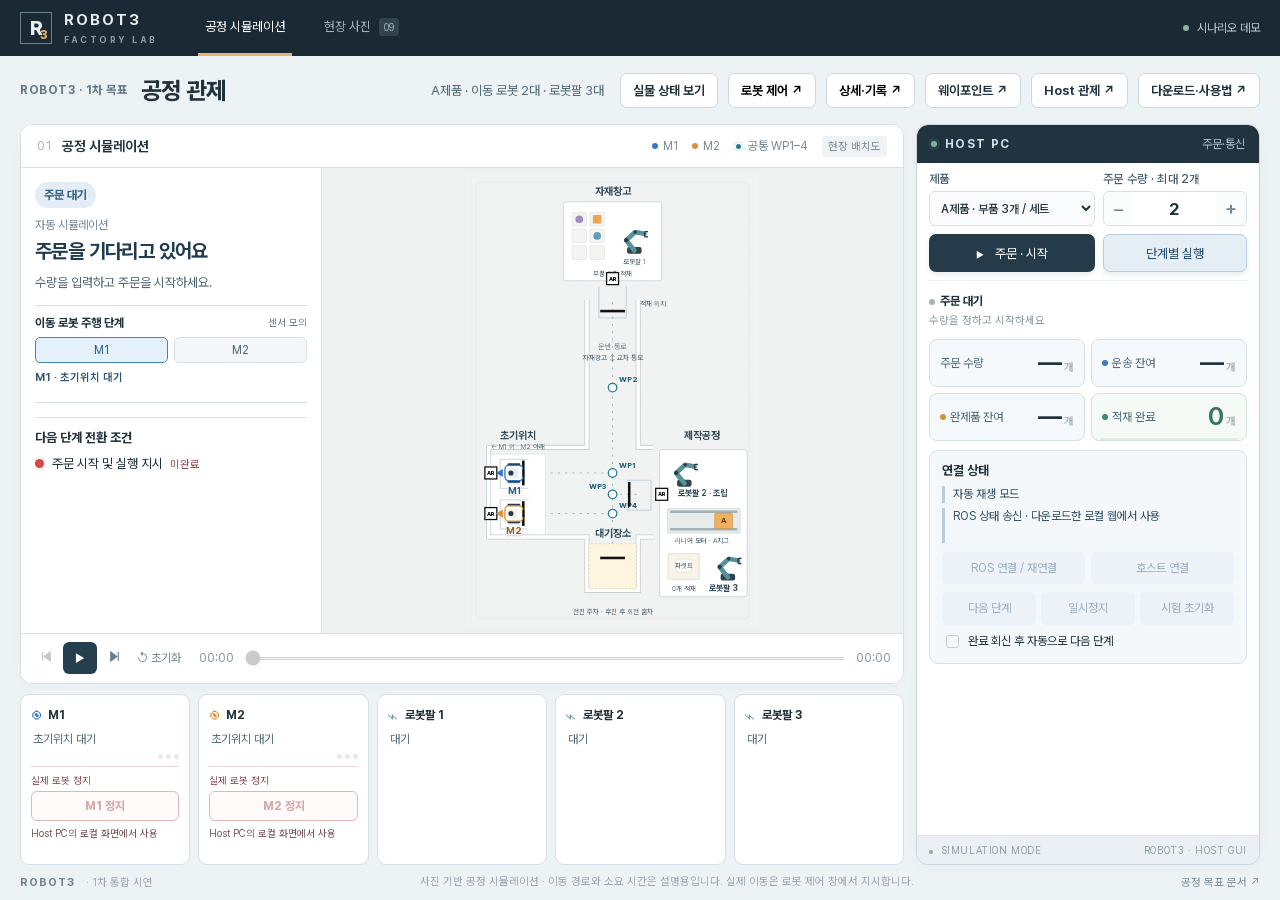
==== commit 1104db68: "Add per-robot stop controls to the map and device dashboard" ====
--- a/index.html
+++ b/index.html
@@ -1,6 +1,6 @@
 <!doctype html>
 <html lang="ko">
-<head><meta charset="utf-8"><meta name="viewport" content="width=device-width,initial-scale=1"><meta name="theme-color" content="#17242d"><title>Robot3 · 공정 시뮬레이션</title><link rel="stylesheet" href="styles.css?v=20261011-order2"><link rel="stylesheet" href="dashboard.css?v=20261011-live"></head>
+<head><meta charset="utf-8"><meta name="viewport" content="width=device-width,initial-scale=1"><meta name="theme-color" content="#17242d"><title>Robot3 · 공정 시뮬레이션</title><link rel="stylesheet" href="styles.css?v=20261011-order2"><link rel="stylesheet" href="dashboard.css?v=20261011-stop"></head>
 <body>
 <header class="topbar"><a class="brand" href="./" aria-label="Robot3 홈"><span class="brand-icon">R<span>3</span></span><strong>ROBOT3<span>FACTORY LAB</span></strong></a><nav aria-label="페이지"><button class="nav active" data-tab="simulation">공정 시뮬레이션</button><button class="nav" data-tab="gallery">현장 사진 <span>09</span></button></nav><span class="demo-badge"><i></i> 시나리오 데모</span></header>
 <main>
@@ -87,7 +87,7 @@
 </svg></div></div>
 <div class="transport-controls"><div class="play-buttons"><button id="previous" class="icon-button" aria-label="이전 이벤트"><svg viewBox="0 0 20 20" width="15" height="15" aria-hidden="true"><path d="M5 4v12M15 4l-8 6 8 6Z" fill="currentColor" stroke="currentColor" stroke-width="1.5"/></svg></button><button id="play" class="play-button" aria-label="재생 또는 일시정지">▶</button><button id="next" class="icon-button" aria-label="다음 이벤트"><svg viewBox="0 0 20 20" width="15" height="15" aria-hidden="true"><path d="M15 4v12M5 4l8 6-8 6Z" fill="currentColor" stroke="currentColor" stroke-width="1.5"/></svg></button><button id="reset" class="text-button">↺ 초기화</button></div><div class="scrubber"><span id="elapsed">00:00</span><input id="timeline" type="range" min="0" max="100" value="0" step="0.05" aria-label="시뮬레이션 진행 위치"><span id="duration">00:00</span></div></div>
 </section>
-<section class="devices"><div class="device" id="device-b1"><span class="device-icon blue-text">◉</span><div><strong>M1</strong><small>/burger1</small></div><span class="device-status">초기위치 대기</span><div class="part-dots" aria-label="적재 부품"></div></div><div class="device" id="device-b2"><span class="device-icon orange-text">◉</span><div><strong>M2</strong><small>/burger2</small></div><span class="device-status">초기위치 대기</span><div class="part-dots" aria-label="적재 부품"></div></div><div class="device" id="device-a1"><span class="device-icon">⌁</span><div><strong>로봇팔 1</strong><small>부품 적재</small></div><span class="device-status">대기</span></div><div class="device" id="device-a2"><span class="device-icon">⌁</span><div><strong>로봇팔 2</strong><small>티칭 조립</small></div><span class="device-status">대기</span></div><div class="device" id="device-a3"><span class="device-icon">⌁</span><div><strong>로봇팔 3</strong><small>파렛트 적재</small></div><span class="device-status">대기</span></div></section>
+<section class="devices"><div class="device" id="device-b1"><span class="device-icon blue-text">◉</span><div><strong>M1</strong><small>/burger1</small></div><span class="device-status">초기위치 대기</span><div class="part-dots" aria-label="적재 부품"></div><div class="robot-stop-control"><span class="robot-stop-label">실제 로봇 정지</span><button class="robot-stop-button" type="button" data-stop-robot="M1" aria-label="실제 M1 정지" disabled>M1 정지</button><p class="robot-stop-status" data-stop-status="M1" role="status">정지 연결 확인 중</p></div></div><div class="device" id="device-b2"><span class="device-icon orange-text">◉</span><div><strong>M2</strong><small>/burger2</small></div><span class="device-status">초기위치 대기</span><div class="part-dots" aria-label="적재 부품"></div><div class="robot-stop-control"><span class="robot-stop-label">실제 로봇 정지</span><button class="robot-stop-button" type="button" data-stop-robot="M2" aria-label="실제 M2 정지" disabled>M2 정지</button><p class="robot-stop-status" data-stop-status="M2" role="status">정지 연결 확인 중</p></div></div><div class="device" id="device-a1"><span class="device-icon">⌁</span><div><strong>로봇팔 1</strong><small>부품 적재</small></div><span class="device-status">대기</span></div><div class="device" id="device-a2"><span class="device-icon">⌁</span><div><strong>로봇팔 2</strong><small>티칭 조립</small></div><span class="device-status">대기</span></div><div class="device" id="device-a3"><span class="device-icon">⌁</span><div><strong>로봇팔 3</strong><small>파렛트 적재</small></div><span class="device-status">대기</span></div></section>
 </div>
 <aside class="host-console" aria-label="Host PC 주문 및 카운트 GUI">
 <div class="console-chrome"><div><span class="console-dot"></span><strong>HOST PC</strong><span>CONTROL PANEL</span></div><span class="console-mode">주문·통신</span></div>
@@ -118,5 +118,5 @@
 </main>
 <dialog id="detail-dialog" aria-labelledby="detail-title"><div class="detail-header"><div><p class="eyebrow">공정 참고 정보</p><h2 id="detail-title">상세·기록</h2></div><button id="close-details" type="button" aria-label="상세·기록 닫기">×</button></div><div class="detail-body"><section class="signal-detail"><h3>현재 작업·완료 신호</h3><div class="stage-work"><strong id="stage-work-label">장비 상태</strong><ul id="stage-work-list"><li>M1·M2 초기위치 대기</li></ul></div><ul id="condition-signals"></ul><p id="conditions-note"></p></section><aside class="scene-panel"><div class="panel-heading"><div><span class="section-number">02</span><h2>지금 진행 중</h2></div><button id="follow" aria-pressed="true" class="follow active">자동</button></div><button id="photo-open" class="scene-photo" aria-label="현재 현장 사진 확대"><img id="scene-image" src="assets/full-map.jpg" alt="전체 맵 · 초기위치, 자재창고, 제작공정과 중앙 아래 대기장소"><span>현장 사진 <b>↗</b></span></button><div class="scene-copy"><p id="scene-kicker" class="eyebrow">READY TO START</p><h3 id="scene-title">주문을 기다리고 있어요</h3><p id="scene-detail">Host PC에서 제품 수량을 입력하면 두 카운트가 설정되고 시뮬레이션이 시작됩니다.</p></div><div class="gate-box"><span>제작공정 교대 조건</span><ul id="gates"><li>앞 제품 파렛트 적재 완료</li><li>앞 이동 로봇 대기장소 도착</li><li>다음 부품 3개 적재 완료</li></ul></div></aside><section class="event-panel"><div class="panel-heading"><div><span class="section-number">03</span><h2>공정 이벤트</h2><span id="event-count">0건</span></div><button id="export" class="text-button">기록 내려받기 ↓</button></div><div id="event-log" role="log" aria-live="off"><div class="empty-log">주문을 시작하면 장비 동작과 카운트 변경 이력이 표시됩니다.</div></div></section><section class="connection-detail"><h3>Host 통신 기록·실행 안내</h3><p id="host-progress">호스트 지시 → 웹 실행 → 완료 회신 → 다음 단계</p><p id="host-version" role="status"></p><details open><summary>통신 기록</summary><pre id="host-log"></pre></details><div id="host-local-help"><p>호스트 PC에서 시험 프로그램을 실행하고 안내된 로컬 주소로 접속하세요.</p><a href="downloads.html">Host 패키지 받기·사용법 보기 ↗</a><code>python3 web/host/server.py</code><small>압축 해제 후 robot3_host/README.md 먼저 확인 · 웹 시험은 Python 3.10 이상 · ROS 폴더는 팀 개발용 명세</small></div><small>목적지까지의 이동은 중간 노드에서 끊지 않습니다. 작업 완료 지점에서 다음 지시를 기다립니다. 완료 회신은 웹에서 생성하며 실제 로봇·센서는 연결하지 않습니다.</small></section><details class="map-guide"><summary>지도 표식·카운트 안내</summary><p class="dock-legend"><strong>▲</strong> 이동 로봇 전방 · <strong>AR</strong> ArUco 위치 표식 · <span class="black-line-key"></span> 후방 적외선 감지선<br><small>대기장소에는 ArUco 마커 없이 후방 IR 감지선만 있습니다. 표식과 센서는 배치 설명용이며 실제 마커 ID·센서 입력과 연결되지 않습니다.</small></p><div class="host-footnote"><span class="host-footnote-icon">↳</span><p>주문한 수량으로 두 잔여 카운트를 설정합니다.<br>공정이 진행되면 Host에서 자동으로 갱신합니다.</p></div></details></div></dialog>
 <dialog id="photo-dialog"><button id="close-dialog" aria-label="사진 닫기">×</button><img id="dialog-image" alt=""><div><h2 id="dialog-title"></h2><p id="dialog-description"></p></div></dialog>
-<script src="config.js?v=20261011-order2"></script><script src="settings.js?v=20261011-order2"></script><script src="engine.js?v=20261011-live"></script><script src="host-client.js?v=20260929-admin"></script><script src="system-policy.js?v=20261011-order2"></script><script src="ros-config.js?v=20261011-order2"></script><script src="assets/vendor/roslib-1.4.1.min.js"></script><script src="ros-client.js?v=20260930-ros"></script><script src="live-map-config.js?v=20261011-live"></script><script src="live-map-model.js?v=20261011-live"></script><script src="live-map-client.js?v=20261011-live"></script><script src="live-map.js?v=20261011-live"></script><script src="app.js?v=20261011-live"></script>
+<script src="config.js?v=20261011-order2"></script><script src="settings.js?v=20261011-order2"></script><script src="engine.js?v=20261011-live"></script><script src="host-client.js?v=20260929-admin"></script><script src="system-policy.js?v=20261011-order2"></script><script src="ros-config.js?v=20261011-order2"></script><script src="assets/vendor/roslib-1.4.1.min.js"></script><script src="ros-client.js?v=20260930-ros"></script><script src="live-map-config.js?v=20261011-live"></script><script src="live-map-model.js?v=20261011-live"></script><script src="live-map-client.js?v=20261011-live"></script><script src="live-map.js?v=20261011-live"></script><script src="robot-stop-client.js?v=20261011-stop"></script><script src="robot-stop.js?v=20261011-stop"></script><script src="app.js?v=20261011-live"></script>
 <dialog id="robot-panel-dialog" style="width:min(1200px,96vw);height:94vh;padding:0;border:0;border-radius:16px;overflow:hidden"><button type="button" aria-label="로봇 화면 닫기" style="position:absolute;right:14px;top:10px;z-index:2;border:0;border-radius:8px;padding:6px 14px;cursor:pointer">닫기 ×</button><iframe title="M1·M2 로봇 제어" style="width:100%;height:100%;border:0"></iframe></dialog><script src="assets/robot-panel/open.js"></script></body></html>
--- a/dashboard.css
+++ b/dashboard.css
@@ -12,13 +12,13 @@
 .host-test{margin:0 12px;padding:12px;background:#f5f8fb;border-radius:9px;font-size:12px}.host-test h3{font-size:13px;margin:0 0 8px}.host-test p{font-size:12px;line-height:1.45;margin:5px 0;overflow-wrap:anywhere}.host-test #host-status,.host-test #ros-status{padding-left:8px;border-left:3px solid #b9cddd;color:#385366}.connection-buttons{display:grid;grid-template-columns:1fr 1fr;gap:6px;margin-top:9px}.host-test button{padding:8px 6px;font-size:12px;line-height:1.35}.host-test-actions{display:grid;grid-template-columns:repeat(3,minmax(0,1fr));gap:5px;margin:8px 0}.host-test label{font-size:12px;line-height:1.45;align-items:flex-start}.host-test input{flex:none;margin-top:2px}#host-progress{font-size:11px;color:#667f90;margin-top:8px}.console-footer{font-size:10px;padding:8px 12px;margin-top:auto;border-radius:0 0 11px 11px}footer{padding:8px 0;font-size:11px}footer strong{font-size:11px}
 /* Details are one deliberate action away, not below the dashboard. */
 #detail-dialog{width:min(920px,94vw);max-width:94vw;max-height:90dvh;padding:0;border:1px solid #d6e0e6}.detail-header{position:sticky;top:0;z-index:1;display:flex;align-items:center;justify-content:space-between;background:#fff;border-bottom:1px solid var(--line);padding:18px 22px}.detail-header .eyebrow{font-size:12px;margin:0 0 5px}.detail-header h2{font-size:21px}.detail-header button{height:36px;width:36px;border-radius:8px;background:#edf2f6;color:#25475f;font-size:25px}#detail-dialog .detail-body{padding:18px;display:grid;gap:16px;background:#f4f7f9}.detail-body .scene-panel{display:grid;grid-template-columns:230px 1fr;gap:0 12px;padding-bottom:16px}.detail-body .scene-panel .panel-heading{grid-column:1/-1}.detail-body .scene-photo{height:185px;margin:0 0 0 15px}.detail-body .scene-photo img{object-fit:contain}.detail-body .scene-copy{padding:8px 16px 8px 0;min-height:0}.detail-body .scene-copy h3{font-size:18px}.detail-body .scene-copy>p:last-child{font-size:14px;line-height:1.7}.detail-body .scene-copy .eyebrow{font-size:11px}.detail-body .gate-box{grid-column:1/-1;margin:14px 15px 0}.detail-body .gate-box>span,.detail-body .gate-box li{font-size:13px}.detail-body .follow{font-size:12px}.detail-body .event-row{font-size:13px;padding:12px 16px}.detail-body .event-row time,.detail-body .event-row .tag{font-size:11px}.detail-body #event-log{max-height:280px}.connection-detail,.map-guide{padding:16px;background:white;border:1px solid var(--line);border-radius:10px}.connection-detail h3{font-size:15px;margin:0 0 12px}.connection-detail p,.connection-detail small,.connection-detail summary,.map-guide summary{font-size:13px;line-height:1.6}.connection-detail pre{white-space:pre-wrap;overflow-wrap:anywhere;font-size:12px;max-height:250px;overflow:auto}.connection-detail code{display:block;padding:10px;background:#edf3f7;font-size:13px;margin:10px 0}.connection-detail a{display:inline-block;color:#235b86;text-decoration:underline}.connection-detail small{display:block;color:#647a89;margin-top:10px}.map-guide summary{cursor:pointer}.map-guide .host-footnote{margin:12px 0 0}.map-guide .host-footnote p{font-size:13px}
-@media(min-width:1100px) and (min-height:700px){
+@media(min-width:1100px) and (min-height:850px){
  main:has(#simulation-view:not([hidden])){height:calc(100dvh - 56px);display:flex;flex-direction:column;overflow:hidden;padding-bottom:0}
  main:has(#simulation-view:not([hidden]))>.heading{flex:none}
- #simulation-view:not([hidden]){flex:1;min-height:0}.simulation-layout{height:100%;align-items:stretch}.simulation-main{min-height:0;display:grid;grid-template-rows:minmax(0,1fr) 76px;gap:10px}.simulation-main .map-panel{min-height:0;display:grid;grid-template-rows:42px minmax(0,1fr) 50px}.simulation-main .map-panel>.panel-heading{height:42px}.map-stage-layout{min-height:0;overflow:hidden}.current-stage{min-height:0;display:flex;flex-direction:column;padding:14px}.stage-live,.stage-work{flex:none}.current-stage #stage-detail{display:-webkit-box;-webkit-line-clamp:3;-webkit-box-orient:vertical;overflow:hidden}.stage-work ul{max-height:84px;overflow:auto}.stage-conditions{min-height:80px;overflow:auto;overscroll-behavior:contain;scrollbar-width:thin;padding-right:4px}.stage-conditions>strong{position:sticky;top:0;background:white;display:block;padding-bottom:5px}.stage-conditions ul{margin-top:5px}.stage-conditions p{margin-bottom:0}.map-stage-layout>.map-wrapper{min-height:0;overflow:hidden}.simulation-main #factory-map{width:100%;height:100%;max-height:100%;aspect-ratio:auto;min-height:0;object-fit:contain}.host-console{min-height:0;overflow:hidden;gap:9px}.host-console>.order-bar,.host-console>.metrics{flex:none}.host-test{min-height:0;overflow:auto;scrollbar-width:thin;overscroll-behavior:contain}.console-footer{flex:none}footer{min-height:30px;flex:none}footer p{font-size:11px}
+ #simulation-view:not([hidden]){flex:1;min-height:0}.simulation-layout{height:100%;align-items:stretch}.simulation-main{min-height:0;display:grid;grid-template-rows:minmax(0,1fr) auto;gap:10px}.simulation-main .map-panel{min-height:0;display:grid;grid-template-rows:42px minmax(0,1fr) 50px}.simulation-main .map-panel>.panel-heading{height:42px}.map-stage-layout{min-height:0;overflow:hidden}.current-stage{min-height:0;display:flex;flex-direction:column;padding:14px}.stage-live,.stage-work{flex:none}.current-stage #stage-detail{display:-webkit-box;-webkit-line-clamp:3;-webkit-box-orient:vertical;overflow:hidden}.stage-work ul{max-height:84px;overflow:auto}.stage-conditions{min-height:80px;overflow:auto;overscroll-behavior:contain;scrollbar-width:thin;padding-right:4px}.stage-conditions>strong{position:sticky;top:0;background:white;display:block;padding-bottom:5px}.stage-conditions ul{margin-top:5px}.stage-conditions p{margin-bottom:0}.map-stage-layout>.map-wrapper{min-height:0;overflow:hidden}.simulation-main #factory-map{width:100%;height:100%;max-height:100%;aspect-ratio:auto;min-height:0;object-fit:contain}.host-console{min-height:0;overflow:hidden;gap:9px}.host-console>.order-bar,.host-console>.metrics{flex:none}.host-test{min-height:0;overflow:auto;scrollbar-width:thin;overscroll-behavior:contain}.console-footer{flex:none}footer{min-height:30px;flex:none}footer p{font-size:11px}
 }
 @media(min-width:1600px) and (min-height:850px){.simulation-layout{grid-template-columns:minmax(0,1fr) 370px}.map-stage-layout{grid-template-columns:320px minmax(0,1fr)}.current-stage{padding:20px}.current-stage h4{font-size:24px}.current-stage #stage-detail{-webkit-line-clamp:5}.stage-work{margin-top:20px}.stage-conditions{margin-top:20px}.stage-conditions li{font-size:14px}.stage-conditions small{font-size:12px}.host-console{gap:14px}.host-console .order-bar select,.host-console .quantity{height:40px}.host-console .primary{height:42px}.host-console .metrics article{min-height:56px}.host-test{padding:16px}.host-test button,.host-test label,.host-test p{font-size:13px}}
-@media(max-width:1099px),(max-height:699px){.simulation-layout{align-items:start}.host-console{overflow:visible}.simulation-main .devices{margin-top:10px}.current-stage{max-height:none}.simulation-main #factory-map{max-height:720px}.heading .eyebrow{display:none}.dashboard-context{display:none}}
+@media(max-width:1099px),(max-height:849px){.simulation-layout{align-items:start}.host-console{overflow:visible}.simulation-main .devices{margin-top:10px}.current-stage{max-height:none}.simulation-main #factory-map{max-height:720px}.heading .eyebrow{display:none}.dashboard-context{display:none}}
 @media(max-width:850px){.simulation-layout{grid-template-columns:1fr}.host-console{order:-1}.host-console .order-bar form{grid-template-columns:1fr 1fr 1fr 1fr}.host-console .metrics{grid-template-columns:repeat(4,minmax(0,1fr))}.host-test{display:grid;grid-template-columns:1fr 1fr;gap:6px 14px}.host-test h3{grid-column:1/-1}.host-test p{margin:0}.connection-buttons,.host-test-actions{margin:0}.host-test label{align-self:center}.map-stage-layout{grid-template-columns:minmax(240px,38%) minmax(0,1fr)}.host-console .order-status{margin-bottom:0}.console-footer{margin-top:0}.topbar{gap:20px}.topbar .nav{font-size:12px}.demo-badge{display:none}.dashboard-actions{gap:6px}.heading{flex-wrap:wrap}}
 @media(max-width:620px){.dashboard-actions{flex-wrap:wrap}main{padding:12px}.topbar{padding:0 12px;gap:16px;height:54px}.brand strong>span{display:none}.brand-icon{display:none}.topbar nav{gap:10px}.topbar .nav{font-size:11px}.topbar .nav span{display:none}.heading{gap:10px}.heading h1{font-size:22px}.detail-button,.package-link{font-size:12px;padding:8px}.host-console .order-bar form{grid-template-columns:1fr 1fr}.host-console .primary{grid-column:auto}.host-console .metrics{grid-template-columns:1fr 1fr}.host-test{display:block}.host-test p{margin:6px 0}.connection-buttons{margin:8px 0}.host-test-actions{margin:8px 0}.map-stage-layout{grid-template-columns:1fr}.current-stage{padding:16px}.current-stage h4{font-size:20px}.stage-work ul{grid-template-columns:1fr}.map-stage-layout>.map-wrapper{height:min(120vw,600px)}.simulation-main #factory-map{height:100%;width:100%;aspect-ratio:auto}.simulation-main .devices{grid-template-columns:repeat(2,minmax(0,1fr))}.simulation-main .device:last-child{grid-column:1/-1}.simulation-main .transport-controls{flex-wrap:wrap;gap:8px}.simulation-main .scrubber{order:3;flex-basis:100%}.simulation-main .legend{font-size:11px}.detail-body .scene-panel{grid-template-columns:1fr}.detail-body .scene-photo{height:200px;margin:0 15px}.detail-body .scene-copy{padding:16px}.detail-body .scene-panel .panel-heading{grid-column:auto}.detail-body .gate-box{grid-column:auto;margin-top:0}.detail-body .gate-box ul{display:grid}#detail-dialog .detail-body{padding:10px}.detail-header{padding:14px}.detail-body .event-row .tag{display:none}.detail-body .event-row{font-size:12px;gap:8px}footer p{order:3;width:100%}}
 /* Full signal names stay in Details; the working list uses concise labels. */
@@ -38,3 +38,8 @@
 /* Real device view shares the existing schematic, without demo controls. */
 .live-map-mode .transport-controls,.live-map-mode #order-form,.live-map-mode .metrics,.live-map-mode .host-test-actions,.live-map-mode .host-test>label,.live-map-mode .connection-buttons,.live-map-mode .event-panel,.live-map-mode .connection-detail,.live-map-mode .gate-box,.live-map-mode .host-footnote,.live-map-mode #follow,.live-map-mode .part-dots{display:none}
 #live-map-help{padding:20px;line-height:1.7;border-bottom:1px solid var(--line)}#live-map-help h3{margin:0}#live-map-help p{font-size:13px;color:var(--muted)}#live-map-help a{font-size:13px;color:#24588f}.live-map-mode .pose-stale{opacity:.35;filter:grayscale(1)}.live-map-mode #conditions-list li{font-size:12px;line-height:1.6}.live-map-mode #navigation-steps li{display:block;overflow-wrap:anywhere}
+
+/* Direct robot stops stay separate from the demo/live state text. */
+.robot-stop-control{flex-basis:100%;min-width:0;display:grid;gap:5px;padding-top:7px;border-top:1px solid #ecd8d8}.robot-stop-label{font-size:10px;color:#925454}.robot-stop-button{width:100%;padding:7px 9px;border:1px solid #bd5353;border-radius:6px;background:#fff7f7;color:#a63131;font-size:12px;font-weight:750}.robot-stop-button:hover:not(:disabled){background:#fbe6e6}.robot-stop-button:focus-visible{outline:3px solid #dc8585;outline-offset:2px}.robot-stop-status{font-size:10px;line-height:1.4;color:#765555;margin:0;min-height:28px;max-height:4.2em;overflow:auto;overflow-wrap:anywhere}
+
+.robot-stop-status[data-phase=success]{color:#21704c;font-weight:650}.robot-stop-status[data-phase=error]{color:#a63131;font-weight:650}
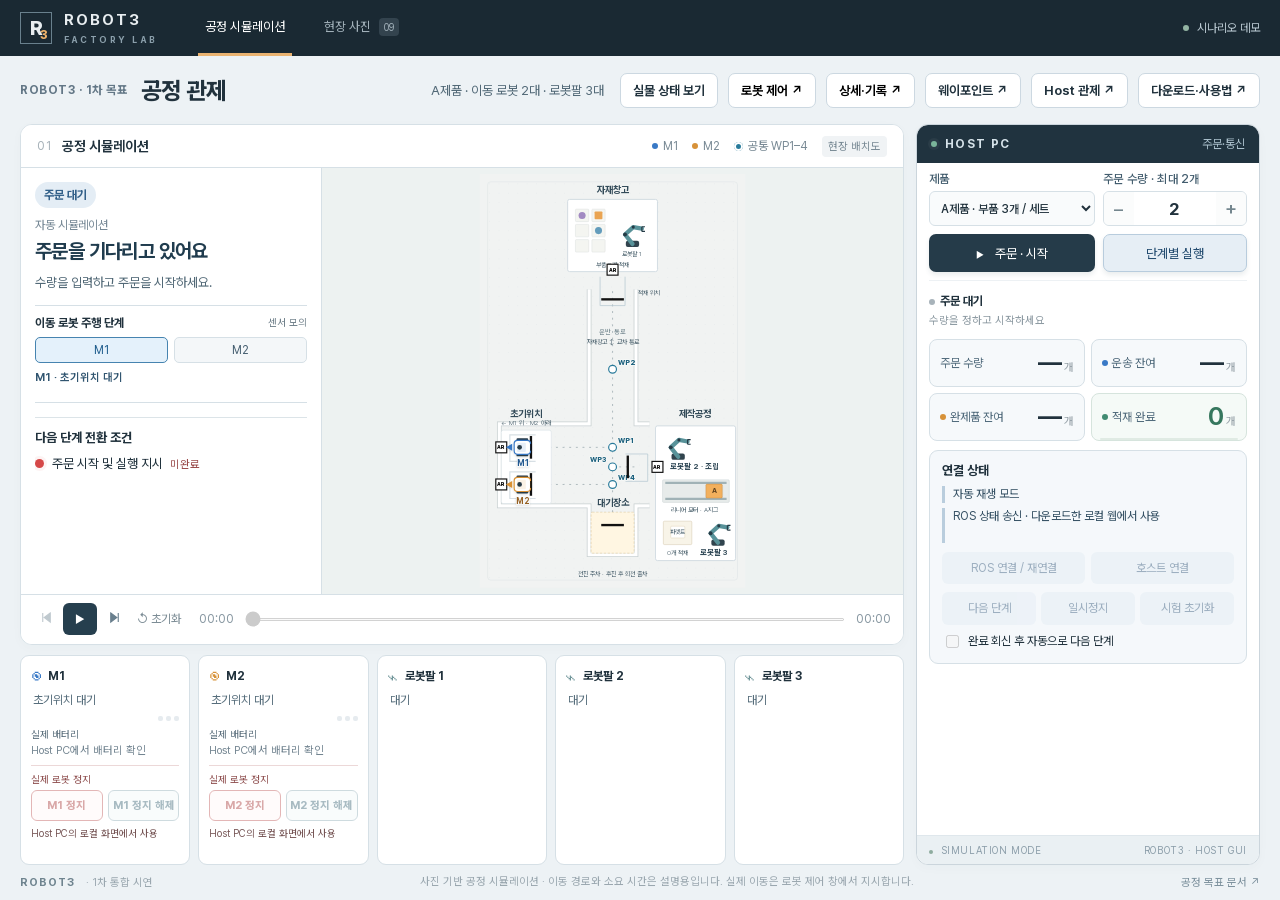
==== commit 79743f5d: "Display M1 and M2 battery estimates and add stop release controls" ====
--- a/index.html
+++ b/index.html
@@ -1,6 +1,6 @@
 <!doctype html>
 <html lang="ko">
-<head><meta charset="utf-8"><meta name="viewport" content="width=device-width,initial-scale=1"><meta name="theme-color" content="#17242d"><title>Robot3 · 공정 시뮬레이션</title><link rel="stylesheet" href="styles.css?v=20261011-order2"><link rel="stylesheet" href="dashboard.css?v=20261011-stop"></head>
+<head><meta charset="utf-8"><meta name="viewport" content="width=device-width,initial-scale=1"><meta name="theme-color" content="#17242d"><title>Robot3 · 공정 시뮬레이션</title><link rel="stylesheet" href="styles.css?v=20261011-order2"><link rel="stylesheet" href="dashboard.css?v=20261011-battery"></head>
 <body>
 <header class="topbar"><a class="brand" href="./" aria-label="Robot3 홈"><span class="brand-icon">R<span>3</span></span><strong>ROBOT3<span>FACTORY LAB</span></strong></a><nav aria-label="페이지"><button class="nav active" data-tab="simulation">공정 시뮬레이션</button><button class="nav" data-tab="gallery">현장 사진 <span>09</span></button></nav><span class="demo-badge"><i></i> 시나리오 데모</span></header>
 <main>
@@ -87,7 +87,7 @@
 </svg></div></div>
 <div class="transport-controls"><div class="play-buttons"><button id="previous" class="icon-button" aria-label="이전 이벤트"><svg viewBox="0 0 20 20" width="15" height="15" aria-hidden="true"><path d="M5 4v12M15 4l-8 6 8 6Z" fill="currentColor" stroke="currentColor" stroke-width="1.5"/></svg></button><button id="play" class="play-button" aria-label="재생 또는 일시정지">▶</button><button id="next" class="icon-button" aria-label="다음 이벤트"><svg viewBox="0 0 20 20" width="15" height="15" aria-hidden="true"><path d="M15 4v12M5 4l8 6-8 6Z" fill="currentColor" stroke="currentColor" stroke-width="1.5"/></svg></button><button id="reset" class="text-button">↺ 초기화</button></div><div class="scrubber"><span id="elapsed">00:00</span><input id="timeline" type="range" min="0" max="100" value="0" step="0.05" aria-label="시뮬레이션 진행 위치"><span id="duration">00:00</span></div></div>
 </section>
-<section class="devices"><div class="device" id="device-b1"><span class="device-icon blue-text">◉</span><div><strong>M1</strong><small>/burger1</small></div><span class="device-status">초기위치 대기</span><div class="part-dots" aria-label="적재 부품"></div><div class="robot-stop-control"><span class="robot-stop-label">실제 로봇 정지</span><button class="robot-stop-button" type="button" data-stop-robot="M1" aria-label="실제 M1 정지" disabled>M1 정지</button><p class="robot-stop-status" data-stop-status="M1" role="status">정지 연결 확인 중</p></div></div><div class="device" id="device-b2"><span class="device-icon orange-text">◉</span><div><strong>M2</strong><small>/burger2</small></div><span class="device-status">초기위치 대기</span><div class="part-dots" aria-label="적재 부품"></div><div class="robot-stop-control"><span class="robot-stop-label">실제 로봇 정지</span><button class="robot-stop-button" type="button" data-stop-robot="M2" aria-label="실제 M2 정지" disabled>M2 정지</button><p class="robot-stop-status" data-stop-status="M2" role="status">정지 연결 확인 중</p></div></div><div class="device" id="device-a1"><span class="device-icon">⌁</span><div><strong>로봇팔 1</strong><small>부품 적재</small></div><span class="device-status">대기</span></div><div class="device" id="device-a2"><span class="device-icon">⌁</span><div><strong>로봇팔 2</strong><small>티칭 조립</small></div><span class="device-status">대기</span></div><div class="device" id="device-a3"><span class="device-icon">⌁</span><div><strong>로봇팔 3</strong><small>파렛트 적재</small></div><span class="device-status">대기</span></div></section>
+<section class="devices"><div class="device" id="device-b1"><span class="device-icon blue-text">◉</span><div><strong>M1</strong><small>/burger1</small></div><span class="device-status">초기위치 대기</span><div class="part-dots" aria-label="적재 부품"></div><div class="robot-battery-control"><span>실제 배터리</span><p class="robot-battery" data-battery-robot="M1" role="status">배터리 수신 대기</p></div><div class="robot-stop-control"><span class="robot-stop-label">실제 로봇 정지</span><div class="robot-stop-buttons"><button class="robot-stop-button" type="button" data-stop-robot="M1" aria-label="실제 M1 정지" disabled>M1 정지</button><button class="robot-restart-button" type="button" data-restart-robot="M1" aria-label="실제 M1 정지 해제" disabled>M1 정지 해제</button></div><p class="robot-stop-status" data-stop-status="M1" role="status">정지 연결 확인 중</p></div></div><div class="device" id="device-b2"><span class="device-icon orange-text">◉</span><div><strong>M2</strong><small>/burger2</small></div><span class="device-status">초기위치 대기</span><div class="part-dots" aria-label="적재 부품"></div><div class="robot-battery-control"><span>실제 배터리</span><p class="robot-battery" data-battery-robot="M2" role="status">배터리 수신 대기</p></div><div class="robot-stop-control"><span class="robot-stop-label">실제 로봇 정지</span><div class="robot-stop-buttons"><button class="robot-stop-button" type="button" data-stop-robot="M2" aria-label="실제 M2 정지" disabled>M2 정지</button><button class="robot-restart-button" type="button" data-restart-robot="M2" aria-label="실제 M2 정지 해제" disabled>M2 정지 해제</button></div><p class="robot-stop-status" data-stop-status="M2" role="status">정지 연결 확인 중</p></div></div><div class="device" id="device-a1"><span class="device-icon">⌁</span><div><strong>로봇팔 1</strong><small>부품 적재</small></div><span class="device-status">대기</span></div><div class="device" id="device-a2"><span class="device-icon">⌁</span><div><strong>로봇팔 2</strong><small>티칭 조립</small></div><span class="device-status">대기</span></div><div class="device" id="device-a3"><span class="device-icon">⌁</span><div><strong>로봇팔 3</strong><small>파렛트 적재</small></div><span class="device-status">대기</span></div></section>
 </div>
 <aside class="host-console" aria-label="Host PC 주문 및 카운트 GUI">
 <div class="console-chrome"><div><span class="console-dot"></span><strong>HOST PC</strong><span>CONTROL PANEL</span></div><span class="console-mode">주문·통신</span></div>
@@ -118,5 +118,5 @@
 </main>
 <dialog id="detail-dialog" aria-labelledby="detail-title"><div class="detail-header"><div><p class="eyebrow">공정 참고 정보</p><h2 id="detail-title">상세·기록</h2></div><button id="close-details" type="button" aria-label="상세·기록 닫기">×</button></div><div class="detail-body"><section class="signal-detail"><h3>현재 작업·완료 신호</h3><div class="stage-work"><strong id="stage-work-label">장비 상태</strong><ul id="stage-work-list"><li>M1·M2 초기위치 대기</li></ul></div><ul id="condition-signals"></ul><p id="conditions-note"></p></section><aside class="scene-panel"><div class="panel-heading"><div><span class="section-number">02</span><h2>지금 진행 중</h2></div><button id="follow" aria-pressed="true" class="follow active">자동</button></div><button id="photo-open" class="scene-photo" aria-label="현재 현장 사진 확대"><img id="scene-image" src="assets/full-map.jpg" alt="전체 맵 · 초기위치, 자재창고, 제작공정과 중앙 아래 대기장소"><span>현장 사진 <b>↗</b></span></button><div class="scene-copy"><p id="scene-kicker" class="eyebrow">READY TO START</p><h3 id="scene-title">주문을 기다리고 있어요</h3><p id="scene-detail">Host PC에서 제품 수량을 입력하면 두 카운트가 설정되고 시뮬레이션이 시작됩니다.</p></div><div class="gate-box"><span>제작공정 교대 조건</span><ul id="gates"><li>앞 제품 파렛트 적재 완료</li><li>앞 이동 로봇 대기장소 도착</li><li>다음 부품 3개 적재 완료</li></ul></div></aside><section class="event-panel"><div class="panel-heading"><div><span class="section-number">03</span><h2>공정 이벤트</h2><span id="event-count">0건</span></div><button id="export" class="text-button">기록 내려받기 ↓</button></div><div id="event-log" role="log" aria-live="off"><div class="empty-log">주문을 시작하면 장비 동작과 카운트 변경 이력이 표시됩니다.</div></div></section><section class="connection-detail"><h3>Host 통신 기록·실행 안내</h3><p id="host-progress">호스트 지시 → 웹 실행 → 완료 회신 → 다음 단계</p><p id="host-version" role="status"></p><details open><summary>통신 기록</summary><pre id="host-log"></pre></details><div id="host-local-help"><p>호스트 PC에서 시험 프로그램을 실행하고 안내된 로컬 주소로 접속하세요.</p><a href="downloads.html">Host 패키지 받기·사용법 보기 ↗</a><code>python3 web/host/server.py</code><small>압축 해제 후 robot3_host/README.md 먼저 확인 · 웹 시험은 Python 3.10 이상 · ROS 폴더는 팀 개발용 명세</small></div><small>목적지까지의 이동은 중간 노드에서 끊지 않습니다. 작업 완료 지점에서 다음 지시를 기다립니다. 완료 회신은 웹에서 생성하며 실제 로봇·센서는 연결하지 않습니다.</small></section><details class="map-guide"><summary>지도 표식·카운트 안내</summary><p class="dock-legend"><strong>▲</strong> 이동 로봇 전방 · <strong>AR</strong> ArUco 위치 표식 · <span class="black-line-key"></span> 후방 적외선 감지선<br><small>대기장소에는 ArUco 마커 없이 후방 IR 감지선만 있습니다. 표식과 센서는 배치 설명용이며 실제 마커 ID·센서 입력과 연결되지 않습니다.</small></p><div class="host-footnote"><span class="host-footnote-icon">↳</span><p>주문한 수량으로 두 잔여 카운트를 설정합니다.<br>공정이 진행되면 Host에서 자동으로 갱신합니다.</p></div></details></div></dialog>
 <dialog id="photo-dialog"><button id="close-dialog" aria-label="사진 닫기">×</button><img id="dialog-image" alt=""><div><h2 id="dialog-title"></h2><p id="dialog-description"></p></div></dialog>
-<script src="config.js?v=20261011-order2"></script><script src="settings.js?v=20261011-order2"></script><script src="engine.js?v=20261011-live"></script><script src="host-client.js?v=20260929-admin"></script><script src="system-policy.js?v=20261011-order2"></script><script src="ros-config.js?v=20261011-order2"></script><script src="assets/vendor/roslib-1.4.1.min.js"></script><script src="ros-client.js?v=20260930-ros"></script><script src="live-map-config.js?v=20261011-live"></script><script src="live-map-model.js?v=20261011-live"></script><script src="live-map-client.js?v=20261011-live"></script><script src="live-map.js?v=20261011-live"></script><script src="robot-stop-client.js?v=20261011-stop"></script><script src="robot-stop.js?v=20261011-stop"></script><script src="app.js?v=20261011-live"></script>
+<script src="config.js?v=20261011-order2"></script><script src="settings.js?v=20261011-order2"></script><script src="engine.js?v=20261011-live"></script><script src="host-client.js?v=20260929-admin"></script><script src="system-policy.js?v=20261011-order2"></script><script src="ros-config.js?v=20261011-order2"></script><script src="assets/vendor/roslib-1.4.1.min.js"></script><script src="ros-client.js?v=20260930-ros"></script><script src="live-map-config.js?v=20261011-live"></script><script src="live-map-model.js?v=20261011-live"></script><script src="live-map-client.js?v=20261011-live"></script><script src="live-map.js?v=20261011-live"></script><script src="robot-stop-client.js?v=20261011-battery"></script><script src="robot-stop.js?v=20261011-battery"></script><script src="robot-battery-client.js?v=20261011-battery"></script><script src="robot-battery.js?v=20261011-battery"></script><script src="app.js?v=20261011-live"></script>
 <dialog id="robot-panel-dialog" style="width:min(1200px,96vw);height:94vh;padding:0;border:0;border-radius:16px;overflow:hidden"><button type="button" aria-label="로봇 화면 닫기" style="position:absolute;right:14px;top:10px;z-index:2;border:0;border-radius:8px;padding:6px 14px;cursor:pointer">닫기 ×</button><iframe title="M1·M2 로봇 제어" style="width:100%;height:100%;border:0"></iframe></dialog><script src="assets/robot-panel/open.js"></script></body></html>
--- a/dashboard.css
+++ b/dashboard.css
@@ -43,3 +43,7 @@
 .robot-stop-control{flex-basis:100%;min-width:0;display:grid;gap:5px;padding-top:7px;border-top:1px solid #ecd8d8}.robot-stop-label{font-size:10px;color:#925454}.robot-stop-button{width:100%;padding:7px 9px;border:1px solid #bd5353;border-radius:6px;background:#fff7f7;color:#a63131;font-size:12px;font-weight:750}.robot-stop-button:hover:not(:disabled){background:#fbe6e6}.robot-stop-button:focus-visible{outline:3px solid #dc8585;outline-offset:2px}.robot-stop-status{font-size:10px;line-height:1.4;color:#765555;margin:0;min-height:28px;max-height:4.2em;overflow:auto;overflow-wrap:anywhere}
 
 .robot-stop-status[data-phase=success]{color:#21704c;font-weight:650}.robot-stop-status[data-phase=error]{color:#a63131;font-weight:650}
+
+.robot-battery-control{flex-basis:100%;min-width:0;display:grid;gap:3px}.robot-battery-control>span{font-size:10px;color:#607380}.robot-battery{margin:0;font-size:11px;line-height:1.4;color:#738591;overflow-wrap:anywhere}.robot-battery[data-state=fresh]{color:#21704c;font-weight:650}.robot-battery[data-low=true]{color:#aa6a18}.robot-battery[data-state=stale],.robot-battery[data-state=offline]{color:#738591;font-weight:400}
+
+.robot-stop-buttons{display:grid;grid-template-columns:repeat(2,minmax(0,1fr));gap:5px}.robot-stop-buttons button{padding:7px 3px;font-size:11px;line-height:1.4;word-break:keep-all}.robot-restart-button{width:100%;border:1px solid #8caab4;border-radius:6px;background:#f3f8fa;color:#315f70;font-weight:750}.robot-restart-button:hover:not(:disabled){background:#e4f0f4}.robot-restart-button:focus-visible{outline:3px solid #8db5c6;outline-offset:2px}
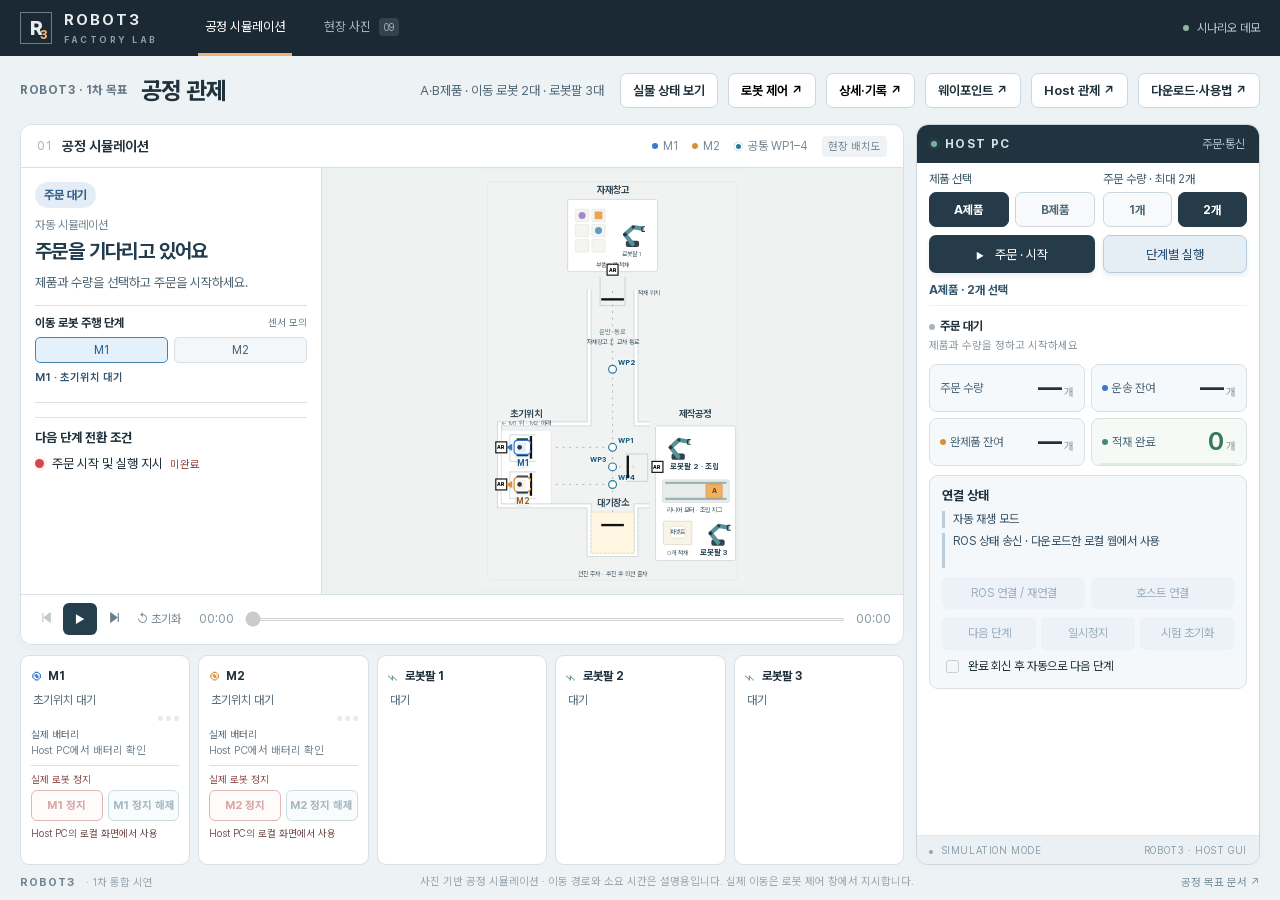
==== commit d8f6c633: "Unify simulation ordering with A/B product and quantity buttons" ====
--- a/index.html
+++ b/index.html
@@ -1,17 +1,17 @@
 <!doctype html>
 <html lang="ko">
-<head><meta charset="utf-8"><meta name="viewport" content="width=device-width,initial-scale=1"><meta name="theme-color" content="#17242d"><title>Robot3 · 공정 시뮬레이션</title><link rel="stylesheet" href="styles.css?v=20261011-order2"><link rel="stylesheet" href="dashboard.css?v=20261011-battery"></head>
+<head><meta charset="utf-8"><meta name="viewport" content="width=device-width,initial-scale=1"><meta name="theme-color" content="#17242d"><title>Robot3 · 공정 시뮬레이션</title><link rel="stylesheet" href="styles.css?v=20261011-order2"><link rel="stylesheet" href="dashboard.css?v=20261011-products"></head>
 <body>
 <header class="topbar"><a class="brand" href="./" aria-label="Robot3 홈"><span class="brand-icon">R<span>3</span></span><strong>ROBOT3<span>FACTORY LAB</span></strong></a><nav aria-label="페이지"><button class="nav active" data-tab="simulation">공정 시뮬레이션</button><button class="nav" data-tab="gallery">현장 사진 <span>09</span></button></nav><span class="demo-badge"><i></i> 시나리오 데모</span></header>
 <main>
-<div class="heading"><div><p class="eyebrow">ROBOT3 · 1차 목표</p><h1>공정 관제</h1></div><div class="dashboard-actions"><span class="dashboard-context">A제품 · 이동 로봇 2대 · 로봇팔 3대</span><a id="map-mode" class="package-link" href="?live=1">실물 상태 보기</a><button id="open-robot-panel" type="button" class="detail-button">로봇 제어 ↗</button><button id="open-details" type="button" class="detail-button">상세·기록 ↗</button><a class="package-link" href="waypoints.html">웨이포인트 ↗</a><a class="package-link" href="control.html">Host 관제 ↗</a><a class="package-link" href="downloads.html">다운로드·사용법 ↗</a></div></div>
+<div class="heading"><div><p class="eyebrow">ROBOT3 · 1차 목표</p><h1>공정 관제</h1></div><div class="dashboard-actions"><span class="dashboard-context">A·B제품 · 이동 로봇 2대 · 로봇팔 3대</span><a id="map-mode" class="package-link" href="?live=1">실물 상태 보기</a><button id="open-robot-panel" type="button" class="detail-button">로봇 제어 ↗</button><button id="open-details" type="button" class="detail-button">상세·기록 ↗</button><a class="package-link" href="waypoints.html">웨이포인트 ↗</a><a class="package-link" href="control.html">Host 관제 ↗</a><a class="package-link" href="downloads.html">다운로드·사용법 ↗</a></div></div>
 <section id="simulation-view">
 <div class="simulation-layout"><div class="simulation-main">
 <section class="map-panel"><div class="panel-heading"><div><span class="section-number">01</span><h2>공정 시뮬레이션</h2></div><div class="legend"><span><i class="blue"></i>M1</span><span><i class="orange"></i>M2</span><span class="waypoint-legend"><i></i>공통 WP1–4</span><span class="map-scale">현장 배치도</span></div></div>
 <div class="map-stage-layout">
 <aside class="current-stage" aria-label="현재 공정 단계">
 <p class="eyebrow">CURRENT STEP</p><h3>현재 단계</h3>
-<div class="stage-live" aria-live="polite" aria-atomic="true"><span id="stage-status" class="stage-status">주문 대기</span><p id="stage-number" class="stage-number">자동 시뮬레이션</p><h4 id="stage-title">주문을 기다리고 있어요</h4><p id="stage-detail">수량을 입력하고 주문을 시작하세요.</p></div>
+<div class="stage-live" aria-live="polite" aria-atomic="true"><span id="stage-status" class="stage-status">주문 대기</span><p id="stage-number" class="stage-number">자동 시뮬레이션</p><h4 id="stage-title">주문을 기다리고 있어요</h4><p id="stage-detail">제품과 수량을 선택하고 주문을 시작하세요.</p></div>
 
 <section class="navigation-panel" aria-label="이동 로봇 내부 주행 단계">
 <div class="navigation-heading"><strong>이동 로봇 주행 단계</strong><span>센서 모의</span></div>
@@ -67,8 +67,8 @@
  <rect x="468" y="783" width="171" height="58" rx="3" fill="#e7ebea" stroke="#c1cccd"/>
  <path d="M475 791 H632 M475 832 H632" stroke="#a0b2b6" stroke-width="6"/>
  <rect x="586" y="797" width="36" height="30" rx="3" fill="#fff" stroke="#c7ceca"/>
- <g id="jig" transform="translate(600 812)"><rect x="-21" y="-18" width="42" height="36" rx="3" fill="#f2b05d" stroke="#bb803a"/><text y="6" text-anchor="middle" font-size="18" font-weight="700" fill="#5f421d">A</text></g>
- <text x="550" y="865" text-anchor="middle" class="zone-sub">리니어 모터 · A지그</text>
+ <g id="jig" transform="translate(600 812)"><rect x="-21" y="-18" width="42" height="36" rx="3" fill="#f2b05d" stroke="#bb803a"/><text id="jig-product" y="6" text-anchor="middle" font-size="18" font-weight="700" fill="#5f421d">A</text></g>
+ <text x="550" y="865" text-anchor="middle" class="zone-sub">리니어 모터 · 조립 지그</text>
  <g id="arm3-map" transform="translate(610 944)" color="#589299"><use href="#arm-shape"/></g>
  <text x="600" y="976" text-anchor="middle" class="zone-title small">로봇팔 3</text>
 </g>
@@ -92,9 +92,12 @@
 <aside class="host-console" aria-label="Host PC 주문 및 카운트 GUI">
 <div class="console-chrome"><div><span class="console-dot"></span><strong>HOST PC</strong><span>CONTROL PANEL</span></div><span class="console-mode">주문·통신</span></div>
 
-<section id="live-map-help" hidden><h3>실물 상태 보기</h3><p>M1·M2의 실제 위치와 방향을 기존 배치도에 표시합니다.</p><p>로봇팔은 작업 중일 때 움직입니다. 위치나 작업 상태를 확인할 수 없으면 표시를 멈춥니다.</p><p>실제 주문은 Host 프로그램에서 진행하세요.</p><a href="downloads.html">연결·사용법 보기 ↗</a></section><div class="order-bar"><form id="order-form"><label class="product-field">제품<select id="product" aria-label="주문 제품"><option>A제품 · 부품 3개 / 세트</option></select></label><label class="quantity-field">주문 수량 · 최대 2개<div class="quantity"><button type="button" id="minus" aria-label="주문 수량 줄이기">−</button><input id="quantity" type="number" min="1" max="2" step="1" value="2" required aria-label="주문 수량"><button type="button" id="plus" aria-label="주문 수량 늘리기">+</button></div></label><button class="primary" id="start" type="submit"><span>▶</span> 주문 · 시작</button><button class="primary step-order" id="step-order" type="button">단계별 실행</button></form><div class="order-status"><span id="run-dot"></span><strong id="run-status">주문 대기</strong><small id="order-id">수량을 정하고 시작하세요</small></div></div>
+<section id="live-map-help" hidden><h3>실물 상태 보기</h3><p>M1·M2의 실제 위치와 방향을 기존 배치도에 표시합니다.</p><p>로봇팔은 작업 중일 때 움직입니다. 위치나 작업 상태를 확인할 수 없으면 표시를 멈춥니다.</p><p>실제 주문은 Host 프로그램에서 진행하세요.</p><a href="downloads.html">연결·사용법 보기 ↗</a></section><div class="order-bar"><form id="order-form">
+<fieldset class="product-field"><legend>제품 선택</legend><div class="order-choices"><button type="button" data-product-type="A" aria-pressed="true">A제품</button><button type="button" data-product-type="B" aria-pressed="false">B제품</button></div><input id="product" type="hidden" name="product_type" value="A"></fieldset>
+<fieldset class="quantity-field"><legend>주문 수량 · 최대 2개</legend><div class="order-choices"><button type="button" data-quantity="1" aria-pressed="false">1개</button><button type="button" data-quantity="2" aria-pressed="true">2개</button></div><input id="quantity" type="hidden" name="quantity" min="1" max="2" value="2"></fieldset>
+<button class="primary" id="start" type="submit"><span>▶</span> 주문 · 시작</button><button class="primary step-order" id="step-order" type="button">단계별 실행</button></form><p id="order-selection" class="order-selection">A제품 · 2개 선택</p><div class="order-status"><span id="run-dot"></span><strong id="run-status">주문 대기</strong><small id="order-id">제품과 수량을 선택하고 시작하세요</small></div></div>
 <p id="form-error" role="alert"></p>
-<div class="metrics"><article><span class="metric-label">주문 수량</span><div><strong id="total">—</strong><span>개</span></div><small>Host에서 설정한 A제품 수량</small></article><article><span class="metric-label"><i class="blue"></i> 운송 잔여</span><div><strong id="transport">—</strong><span>개</span></div><small>제작공정으로 출발하면 −1</small></article><article><span class="metric-label"><i class="orange"></i> 완제품 잔여</span><div><strong id="remaining">—</strong><span>개</span></div><small>파렛트 적재 성공 후 −1</small></article><article class="done-card"><span class="metric-label"><i class="green"></i> 적재 완료</span><div><strong id="completed">0</strong><span id="completed-unit">개</span><span id="completion-percent">0%</span></div><div class="small-progress"><i id="completion-bar"></i></div></article></div>
+<div class="metrics"><article><span class="metric-label">주문 수량</span><div><strong id="total">—</strong><span>개</span></div><small>Host에서 설정한 제품 수량</small></article><article><span class="metric-label"><i class="blue"></i> 운송 잔여</span><div><strong id="transport">—</strong><span>개</span></div><small>제작공정으로 출발하면 −1</small></article><article><span class="metric-label"><i class="orange"></i> 완제품 잔여</span><div><strong id="remaining">—</strong><span>개</span></div><small>파렛트 적재 성공 후 −1</small></article><article class="done-card"><span class="metric-label"><i class="green"></i> 적재 완료</span><div><strong id="completed">0</strong><span id="completed-unit">개</span><span id="completion-percent">0%</span></div><div class="small-progress"><i id="completion-bar"></i></div></article></div>
 
 <section class="host-test" aria-label="호스트 PC 통신 시험">
 <h3>연결 상태</h3>
@@ -116,7 +119,7 @@
 <section id="gallery-view" hidden><div class="gallery-heading"><h2>실제 공간으로 이해하는 공정</h2><p>공유해 주신 현장 사진 9장입니다. 사진을 누르면 확대할 수 있습니다.</p></div><div id="gallery-grid"></div></section>
 <footer><span><strong>ROBOT3</strong> · 1차 통합 시연</span><p>사진 기반 공정 시뮬레이션 · 이동 경로와 소요 시간은 설명용입니다. 실제 이동은 로봇 제어 창에서 지시합니다.</p><a href="https://rorobot.atlassian.net/wiki/spaces/robot3/pages/edit-v2/19759106" target="_blank" rel="noopener">공정 목표 문서 ↗</a></footer>
 </main>
-<dialog id="detail-dialog" aria-labelledby="detail-title"><div class="detail-header"><div><p class="eyebrow">공정 참고 정보</p><h2 id="detail-title">상세·기록</h2></div><button id="close-details" type="button" aria-label="상세·기록 닫기">×</button></div><div class="detail-body"><section class="signal-detail"><h3>현재 작업·완료 신호</h3><div class="stage-work"><strong id="stage-work-label">장비 상태</strong><ul id="stage-work-list"><li>M1·M2 초기위치 대기</li></ul></div><ul id="condition-signals"></ul><p id="conditions-note"></p></section><aside class="scene-panel"><div class="panel-heading"><div><span class="section-number">02</span><h2>지금 진행 중</h2></div><button id="follow" aria-pressed="true" class="follow active">자동</button></div><button id="photo-open" class="scene-photo" aria-label="현재 현장 사진 확대"><img id="scene-image" src="assets/full-map.jpg" alt="전체 맵 · 초기위치, 자재창고, 제작공정과 중앙 아래 대기장소"><span>현장 사진 <b>↗</b></span></button><div class="scene-copy"><p id="scene-kicker" class="eyebrow">READY TO START</p><h3 id="scene-title">주문을 기다리고 있어요</h3><p id="scene-detail">Host PC에서 제품 수량을 입력하면 두 카운트가 설정되고 시뮬레이션이 시작됩니다.</p></div><div class="gate-box"><span>제작공정 교대 조건</span><ul id="gates"><li>앞 제품 파렛트 적재 완료</li><li>앞 이동 로봇 대기장소 도착</li><li>다음 부품 3개 적재 완료</li></ul></div></aside><section class="event-panel"><div class="panel-heading"><div><span class="section-number">03</span><h2>공정 이벤트</h2><span id="event-count">0건</span></div><button id="export" class="text-button">기록 내려받기 ↓</button></div><div id="event-log" role="log" aria-live="off"><div class="empty-log">주문을 시작하면 장비 동작과 카운트 변경 이력이 표시됩니다.</div></div></section><section class="connection-detail"><h3>Host 통신 기록·실행 안내</h3><p id="host-progress">호스트 지시 → 웹 실행 → 완료 회신 → 다음 단계</p><p id="host-version" role="status"></p><details open><summary>통신 기록</summary><pre id="host-log"></pre></details><div id="host-local-help"><p>호스트 PC에서 시험 프로그램을 실행하고 안내된 로컬 주소로 접속하세요.</p><a href="downloads.html">Host 패키지 받기·사용법 보기 ↗</a><code>python3 web/host/server.py</code><small>압축 해제 후 robot3_host/README.md 먼저 확인 · 웹 시험은 Python 3.10 이상 · ROS 폴더는 팀 개발용 명세</small></div><small>목적지까지의 이동은 중간 노드에서 끊지 않습니다. 작업 완료 지점에서 다음 지시를 기다립니다. 완료 회신은 웹에서 생성하며 실제 로봇·센서는 연결하지 않습니다.</small></section><details class="map-guide"><summary>지도 표식·카운트 안내</summary><p class="dock-legend"><strong>▲</strong> 이동 로봇 전방 · <strong>AR</strong> ArUco 위치 표식 · <span class="black-line-key"></span> 후방 적외선 감지선<br><small>대기장소에는 ArUco 마커 없이 후방 IR 감지선만 있습니다. 표식과 센서는 배치 설명용이며 실제 마커 ID·센서 입력과 연결되지 않습니다.</small></p><div class="host-footnote"><span class="host-footnote-icon">↳</span><p>주문한 수량으로 두 잔여 카운트를 설정합니다.<br>공정이 진행되면 Host에서 자동으로 갱신합니다.</p></div></details></div></dialog>
+<dialog id="detail-dialog" aria-labelledby="detail-title"><div class="detail-header"><div><p class="eyebrow">공정 참고 정보</p><h2 id="detail-title">상세·기록</h2></div><button id="close-details" type="button" aria-label="상세·기록 닫기">×</button></div><div class="detail-body"><section class="signal-detail"><h3>현재 작업·완료 신호</h3><div class="stage-work"><strong id="stage-work-label">장비 상태</strong><ul id="stage-work-list"><li>M1·M2 초기위치 대기</li></ul></div><ul id="condition-signals"></ul><p id="conditions-note"></p></section><aside class="scene-panel"><div class="panel-heading"><div><span class="section-number">02</span><h2>지금 진행 중</h2></div><button id="follow" aria-pressed="true" class="follow active">자동</button></div><button id="photo-open" class="scene-photo" aria-label="현재 현장 사진 확대"><img id="scene-image" src="assets/full-map.jpg" alt="전체 맵 · 초기위치, 자재창고, 제작공정과 중앙 아래 대기장소"><span>현장 사진 <b>↗</b></span></button><div class="scene-copy"><p id="scene-kicker" class="eyebrow">READY TO START</p><h3 id="scene-title">주문을 기다리고 있어요</h3><p id="scene-detail">제품과 수량을 선택해 주문을 시작하면 두 카운트가 설정되고 시뮬레이션이 시작됩니다.</p></div><div class="gate-box"><span>제작공정 교대 조건</span><ul id="gates"><li>앞 제품 파렛트 적재 완료</li><li>앞 이동 로봇 대기장소 도착</li><li>다음 부품 3개 적재 완료</li></ul></div></aside><section class="event-panel"><div class="panel-heading"><div><span class="section-number">03</span><h2>공정 이벤트</h2><span id="event-count">0건</span></div><button id="export" class="text-button">기록 내려받기 ↓</button></div><div id="event-log" role="log" aria-live="off"><div class="empty-log">주문을 시작하면 장비 동작과 카운트 변경 이력이 표시됩니다.</div></div></section><section class="connection-detail"><h3>Host 통신 기록·실행 안내</h3><p id="host-progress">호스트 지시 → 웹 실행 → 완료 회신 → 다음 단계</p><p id="host-version" role="status"></p><details open><summary>통신 기록</summary><pre id="host-log"></pre></details><div id="host-local-help"><p>호스트 PC에서 시험 프로그램을 실행하고 안내된 로컬 주소로 접속하세요.</p><a href="downloads.html">Host 패키지 받기·사용법 보기 ↗</a><code>python3 web/host/server.py</code><small>압축 해제 후 robot3_host/README.md 먼저 확인 · 웹 시험은 Python 3.10 이상 · ROS 폴더는 팀 개발용 명세</small></div><small>목적지까지의 이동은 중간 노드에서 끊지 않습니다. 작업 완료 지점에서 다음 지시를 기다립니다. 완료 회신은 웹에서 생성하며 실제 로봇·센서는 연결하지 않습니다.</small></section><details class="map-guide"><summary>지도 표식·카운트 안내</summary><p class="dock-legend"><strong>▲</strong> 이동 로봇 전방 · <strong>AR</strong> ArUco 위치 표식 · <span class="black-line-key"></span> 후방 적외선 감지선<br><small>대기장소에는 ArUco 마커 없이 후방 IR 감지선만 있습니다. 표식과 센서는 배치 설명용이며 실제 마커 ID·센서 입력과 연결되지 않습니다.</small></p><div class="host-footnote"><span class="host-footnote-icon">↳</span><p>주문한 수량으로 두 잔여 카운트를 설정합니다.<br>공정이 진행되면 Host에서 자동으로 갱신합니다.</p></div></details></div></dialog>
 <dialog id="photo-dialog"><button id="close-dialog" aria-label="사진 닫기">×</button><img id="dialog-image" alt=""><div><h2 id="dialog-title"></h2><p id="dialog-description"></p></div></dialog>
-<script src="config.js?v=20261011-order2"></script><script src="settings.js?v=20261011-order2"></script><script src="engine.js?v=20261011-live"></script><script src="host-client.js?v=20260929-admin"></script><script src="system-policy.js?v=20261011-order2"></script><script src="ros-config.js?v=20261011-order2"></script><script src="assets/vendor/roslib-1.4.1.min.js"></script><script src="ros-client.js?v=20260930-ros"></script><script src="live-map-config.js?v=20261011-live"></script><script src="live-map-model.js?v=20261011-live"></script><script src="live-map-client.js?v=20261011-live"></script><script src="live-map.js?v=20261011-live"></script><script src="robot-stop-client.js?v=20261011-battery"></script><script src="robot-stop.js?v=20261011-battery"></script><script src="robot-battery-client.js?v=20261011-battery"></script><script src="robot-battery.js?v=20261011-battery"></script><script src="app.js?v=20261011-live"></script>
+<script src="config.js?v=20261011-order2"></script><script src="settings.js?v=20261011-order2"></script><script src="engine.js?v=20261011-products"></script><script src="host-client.js?v=20261011-products"></script><script src="system-policy.js?v=20261011-order2"></script><script src="ros-config.js?v=20261011-order2"></script><script src="assets/vendor/roslib-1.4.1.min.js"></script><script src="ros-client.js?v=20260930-ros"></script><script src="live-map-config.js?v=20261011-live"></script><script src="live-map-model.js?v=20261011-live"></script><script src="live-map-client.js?v=20261011-live"></script><script src="live-map.js?v=20261011-products"></script><script src="robot-stop-client.js?v=20261011-battery"></script><script src="robot-stop.js?v=20261011-battery"></script><script src="robot-battery-client.js?v=20261011-battery"></script><script src="robot-battery.js?v=20261011-battery"></script><script src="app.js?v=20261011-products"></script>
 <dialog id="robot-panel-dialog" style="width:min(1200px,96vw);height:94vh;padding:0;border:0;border-radius:16px;overflow:hidden"><button type="button" aria-label="로봇 화면 닫기" style="position:absolute;right:14px;top:10px;z-index:2;border:0;border-radius:8px;padding:6px 14px;cursor:pointer">닫기 ×</button><iframe title="M1·M2 로봇 제어" style="width:100%;height:100%;border:0"></iframe></dialog><script src="assets/robot-panel/open.js"></script></body></html>
--- a/dashboard.css
+++ b/dashboard.css
@@ -7,7 +7,7 @@
 .map-stage-layout{grid-template-columns:minmax(260px,34%) minmax(0,1fr);align-items:stretch;background:#fff}.current-stage{position:static;padding:16px;background:#fff}.current-stage>.eyebrow,.current-stage>h3{display:none}.stage-status{font-size:12px;padding:4px 9px;border-radius:20px}.stage-number{font-size:12px;margin:10px 0 6px}.current-stage h4{font-size:20px;line-height:1.35;margin-bottom:8px;color:#203c4e}.current-stage #stage-detail{font-size:13px;line-height:1.55;color:#526977}.stage-work{margin-top:14px;padding-top:12px}.stage-work>strong,.stage-conditions>strong{font-size:13px}.stage-work ul{gap:5px;margin:8px 0 0}.stage-work li{font-size:13px;line-height:1.5}.stage-conditions{margin-top:14px;padding-top:12px}.stage-conditions ul{gap:8px;margin:10px 0}.stage-conditions li{font-size:13px;line-height:1.45}.stage-conditions small{font-size:11px;line-height:1.4;margin-top:2px}.stage-conditions p{font-size:11px;line-height:1.5}.condition-dot{width:9px;height:9px;box-shadow:0 0 0 3px #d5484810}.condition-done .condition-dot{box-shadow:0 0 0 3px #23835712}
 .map-stage-layout>.map-wrapper{display:flex;align-items:center;justify-content:center;background:#edf2f1;padding:6px;border-bottom:0}.simulation-main #factory-map{max-width:100%;margin:auto}.simulation-main #factory-map .zone-title{font-size:25px}.simulation-main #factory-map .zone-title.small{font-size:20px}.simulation-main #factory-map .robot-label{font-size:21px}.simulation-main #factory-map .zone-sub,.simulation-main #factory-map .dock-label{font-size:16px}.simulation-main .transport-controls{padding:8px 12px;gap:12px;flex-wrap:nowrap;border-top:1px solid var(--line)}.simulation-main .scrubber{order:0;flex-basis:auto;font-size:12px}.text-button{font-size:12px}.play-button{height:32px;width:34px}.icon-button{height:32px;width:26px}
 .simulation-main .devices{margin:0;gap:8px;grid-template-columns:repeat(5,minmax(0,1fr))}.simulation-main .device,.simulation-main .device:nth-child(-n+2){grid-column:auto;padding:10px;gap:7px;align-content:start;border-radius:9px}.device-icon{font-size:20px}.device strong{font-size:12px}.device small{display:none}.device-status{font-size:12px;line-height:1.3;color:#576e7c;overflow-wrap:anywhere}.part-dots i{width:5px;height:5px}
-.host-console{position:static;display:flex;flex-direction:column;gap:10px;background:#fff;overflow:visible}.console-chrome{height:38px;flex:none;border-radius:11px 11px 0 0;padding:0 14px}.console-chrome strong{font-size:12px}.console-chrome>div>span:last-child{display:none}.console-mode{font-size:12px;color:#a9bfcb}.host-console .order-bar{margin:0 12px;padding:0;border:0;box-shadow:none}.host-console .order-bar form{grid-template-columns:minmax(0,1.15fr) minmax(0,1fr);gap:8px;align-items:end}.host-console .order-bar label{font-size:12px;color:#435d6e}.host-console .order-bar select{height:35px;font-size:12px;margin-top:5px;padding:0 7px}.host-console .quantity{height:35px;margin-top:5px}.host-console .quantity button{width:30px;font-size:19px}.host-console .quantity input{font-size:17px}.host-console .primary{height:38px;font-size:13px;margin:0;padding:0 6px;grid-column:auto}.host-console .order-status{display:block;margin:8px 0 0;padding:8px 0 0;line-height:1.4}.host-console .order-status strong{font-size:12px}.host-console .order-status small{font-size:11px;margin-top:2px}.host-console #form-error{margin:0 12px;font-size:12px}
+.host-console{position:static;display:flex;flex-direction:column;gap:10px;background:#fff;overflow:visible}.console-chrome{height:38px;flex:none;border-radius:11px 11px 0 0;padding:0 14px}.console-chrome strong{font-size:12px}.console-chrome>div>span:last-child{display:none}.console-mode{font-size:12px;color:#a9bfcb}.host-console .order-bar{margin:0 12px;padding:0;border:0;box-shadow:none}.host-console .order-bar form{grid-template-columns:minmax(0,1.15fr) minmax(0,1fr);gap:8px;align-items:end}.host-console .order-bar fieldset{min-width:0;margin:0;padding:0;border:0}.host-console .order-bar legend{font-size:12px;color:#435d6e;margin-bottom:6px;padding:0}.host-console .order-choices{display:flex;gap:6px}.host-console .order-choices button{flex:1;min-width:0;height:35px;padding:0 5px;border:1px solid #cad7df;border-radius:7px;background:#f7f9fa;color:#526b7b;font-size:12px;font-weight:700;white-space:nowrap}.host-console .order-choices button[aria-pressed=true]{background:#253b49;border-color:#253b49;color:#fff}.host-console .order-selection{font-size:12px;font-weight:700;color:#34576d;margin:10px 0 0}.host-console .primary{height:38px;font-size:13px;margin:0;padding:0 6px;grid-column:auto}.host-console .order-status{display:block;margin:8px 0 0;padding:8px 0 0;line-height:1.4}.host-console .order-status strong{font-size:12px}.host-console .order-status small{font-size:11px;margin-top:2px}.host-console #form-error{margin:0 12px;font-size:12px}
 .host-console .metrics{grid-template-columns:repeat(2,minmax(0,1fr));gap:6px;margin:0 12px}.host-console .metrics article{display:flex;justify-content:space-between;align-items:center;gap:5px;padding:8px 10px;min-height:48px;background:#f6f9fb;border-radius:8px;position:relative}.host-console .metric-label{font-size:12px;color:#526c7d;gap:4px}.host-console .metrics article>div:not(.small-progress){margin:0;gap:3px}.host-console .metrics strong{font-size:25px;line-height:1.1;letter-spacing:-.6px}.host-console .metrics article>div>span{font-size:11px}.host-console .metrics small{display:none}.host-console .metrics #completion-percent{display:none}.host-console .small-progress{position:absolute;bottom:0;left:8px;right:8px;height:2px;margin:0}
 .host-test{margin:0 12px;padding:12px;background:#f5f8fb;border-radius:9px;font-size:12px}.host-test h3{font-size:13px;margin:0 0 8px}.host-test p{font-size:12px;line-height:1.45;margin:5px 0;overflow-wrap:anywhere}.host-test #host-status,.host-test #ros-status{padding-left:8px;border-left:3px solid #b9cddd;color:#385366}.connection-buttons{display:grid;grid-template-columns:1fr 1fr;gap:6px;margin-top:9px}.host-test button{padding:8px 6px;font-size:12px;line-height:1.35}.host-test-actions{display:grid;grid-template-columns:repeat(3,minmax(0,1fr));gap:5px;margin:8px 0}.host-test label{font-size:12px;line-height:1.45;align-items:flex-start}.host-test input{flex:none;margin-top:2px}#host-progress{font-size:11px;color:#667f90;margin-top:8px}.console-footer{font-size:10px;padding:8px 12px;margin-top:auto;border-radius:0 0 11px 11px}footer{padding:8px 0;font-size:11px}footer strong{font-size:11px}
 /* Details are one deliberate action away, not below the dashboard. */
@@ -17,7 +17,7 @@
  main:has(#simulation-view:not([hidden]))>.heading{flex:none}
  #simulation-view:not([hidden]){flex:1;min-height:0}.simulation-layout{height:100%;align-items:stretch}.simulation-main{min-height:0;display:grid;grid-template-rows:minmax(0,1fr) auto;gap:10px}.simulation-main .map-panel{min-height:0;display:grid;grid-template-rows:42px minmax(0,1fr) 50px}.simulation-main .map-panel>.panel-heading{height:42px}.map-stage-layout{min-height:0;overflow:hidden}.current-stage{min-height:0;display:flex;flex-direction:column;padding:14px}.stage-live,.stage-work{flex:none}.current-stage #stage-detail{display:-webkit-box;-webkit-line-clamp:3;-webkit-box-orient:vertical;overflow:hidden}.stage-work ul{max-height:84px;overflow:auto}.stage-conditions{min-height:80px;overflow:auto;overscroll-behavior:contain;scrollbar-width:thin;padding-right:4px}.stage-conditions>strong{position:sticky;top:0;background:white;display:block;padding-bottom:5px}.stage-conditions ul{margin-top:5px}.stage-conditions p{margin-bottom:0}.map-stage-layout>.map-wrapper{min-height:0;overflow:hidden}.simulation-main #factory-map{width:100%;height:100%;max-height:100%;aspect-ratio:auto;min-height:0;object-fit:contain}.host-console{min-height:0;overflow:hidden;gap:9px}.host-console>.order-bar,.host-console>.metrics{flex:none}.host-test{min-height:0;overflow:auto;scrollbar-width:thin;overscroll-behavior:contain}.console-footer{flex:none}footer{min-height:30px;flex:none}footer p{font-size:11px}
 }
-@media(min-width:1600px) and (min-height:850px){.simulation-layout{grid-template-columns:minmax(0,1fr) 370px}.map-stage-layout{grid-template-columns:320px minmax(0,1fr)}.current-stage{padding:20px}.current-stage h4{font-size:24px}.current-stage #stage-detail{-webkit-line-clamp:5}.stage-work{margin-top:20px}.stage-conditions{margin-top:20px}.stage-conditions li{font-size:14px}.stage-conditions small{font-size:12px}.host-console{gap:14px}.host-console .order-bar select,.host-console .quantity{height:40px}.host-console .primary{height:42px}.host-console .metrics article{min-height:56px}.host-test{padding:16px}.host-test button,.host-test label,.host-test p{font-size:13px}}
+@media(min-width:1600px) and (min-height:850px){.simulation-layout{grid-template-columns:minmax(0,1fr) 370px}.map-stage-layout{grid-template-columns:320px minmax(0,1fr)}.current-stage{padding:20px}.current-stage h4{font-size:24px}.current-stage #stage-detail{-webkit-line-clamp:5}.stage-work{margin-top:20px}.stage-conditions{margin-top:20px}.stage-conditions li{font-size:14px}.stage-conditions small{font-size:12px}.host-console{gap:14px}.host-console .order-choices button{height:40px}.host-console .primary{height:42px}.host-console .metrics article{min-height:56px}.host-test{padding:16px}.host-test button,.host-test label,.host-test p{font-size:13px}}
 @media(max-width:1099px),(max-height:849px){.simulation-layout{align-items:start}.host-console{overflow:visible}.simulation-main .devices{margin-top:10px}.current-stage{max-height:none}.simulation-main #factory-map{max-height:720px}.heading .eyebrow{display:none}.dashboard-context{display:none}}
 @media(max-width:850px){.simulation-layout{grid-template-columns:1fr}.host-console{order:-1}.host-console .order-bar form{grid-template-columns:1fr 1fr 1fr 1fr}.host-console .metrics{grid-template-columns:repeat(4,minmax(0,1fr))}.host-test{display:grid;grid-template-columns:1fr 1fr;gap:6px 14px}.host-test h3{grid-column:1/-1}.host-test p{margin:0}.connection-buttons,.host-test-actions{margin:0}.host-test label{align-self:center}.map-stage-layout{grid-template-columns:minmax(240px,38%) minmax(0,1fr)}.host-console .order-status{margin-bottom:0}.console-footer{margin-top:0}.topbar{gap:20px}.topbar .nav{font-size:12px}.demo-badge{display:none}.dashboard-actions{gap:6px}.heading{flex-wrap:wrap}}
 @media(max-width:620px){.dashboard-actions{flex-wrap:wrap}main{padding:12px}.topbar{padding:0 12px;gap:16px;height:54px}.brand strong>span{display:none}.brand-icon{display:none}.topbar nav{gap:10px}.topbar .nav{font-size:11px}.topbar .nav span{display:none}.heading{gap:10px}.heading h1{font-size:22px}.detail-button,.package-link{font-size:12px;padding:8px}.host-console .order-bar form{grid-template-columns:1fr 1fr}.host-console .primary{grid-column:auto}.host-console .metrics{grid-template-columns:1fr 1fr}.host-test{display:block}.host-test p{margin:6px 0}.connection-buttons{margin:8px 0}.host-test-actions{margin:8px 0}.map-stage-layout{grid-template-columns:1fr}.current-stage{padding:16px}.current-stage h4{font-size:20px}.stage-work ul{grid-template-columns:1fr}.map-stage-layout>.map-wrapper{height:min(120vw,600px)}.simulation-main #factory-map{height:100%;width:100%;aspect-ratio:auto}.simulation-main .devices{grid-template-columns:repeat(2,minmax(0,1fr))}.simulation-main .device:last-child{grid-column:1/-1}.simulation-main .transport-controls{flex-wrap:wrap;gap:8px}.simulation-main .scrubber{order:3;flex-basis:100%}.simulation-main .legend{font-size:11px}.detail-body .scene-panel{grid-template-columns:1fr}.detail-body .scene-photo{height:200px;margin:0 15px}.detail-body .scene-copy{padding:16px}.detail-body .scene-panel .panel-heading{grid-column:auto}.detail-body .gate-box{grid-column:auto;margin-top:0}.detail-body .gate-box ul{display:grid}#detail-dialog .detail-body{padding:10px}.detail-header{padding:14px}.detail-body .event-row .tag{display:none}.detail-body .event-row{font-size:12px;gap:8px}footer p{order:3;width:100%}}
@@ -36,7 +36,7 @@
 }
 
 /* Real device view shares the existing schematic, without demo controls. */
-.live-map-mode .transport-controls,.live-map-mode #order-form,.live-map-mode .metrics,.live-map-mode .host-test-actions,.live-map-mode .host-test>label,.live-map-mode .connection-buttons,.live-map-mode .event-panel,.live-map-mode .connection-detail,.live-map-mode .gate-box,.live-map-mode .host-footnote,.live-map-mode #follow,.live-map-mode .part-dots{display:none}
+.live-map-mode .transport-controls,.live-map-mode #order-form,.live-map-mode #order-selection,.live-map-mode .metrics,.live-map-mode .host-test-actions,.live-map-mode .host-test>label,.live-map-mode .connection-buttons,.live-map-mode .event-panel,.live-map-mode .connection-detail,.live-map-mode .gate-box,.live-map-mode .host-footnote,.live-map-mode #follow,.live-map-mode .part-dots{display:none}
 #live-map-help{padding:20px;line-height:1.7;border-bottom:1px solid var(--line)}#live-map-help h3{margin:0}#live-map-help p{font-size:13px;color:var(--muted)}#live-map-help a{font-size:13px;color:#24588f}.live-map-mode .pose-stale{opacity:.35;filter:grayscale(1)}.live-map-mode #conditions-list li{font-size:12px;line-height:1.6}.live-map-mode #navigation-steps li{display:block;overflow-wrap:anywhere}
 
 /* Direct robot stops stay separate from the demo/live state text. */
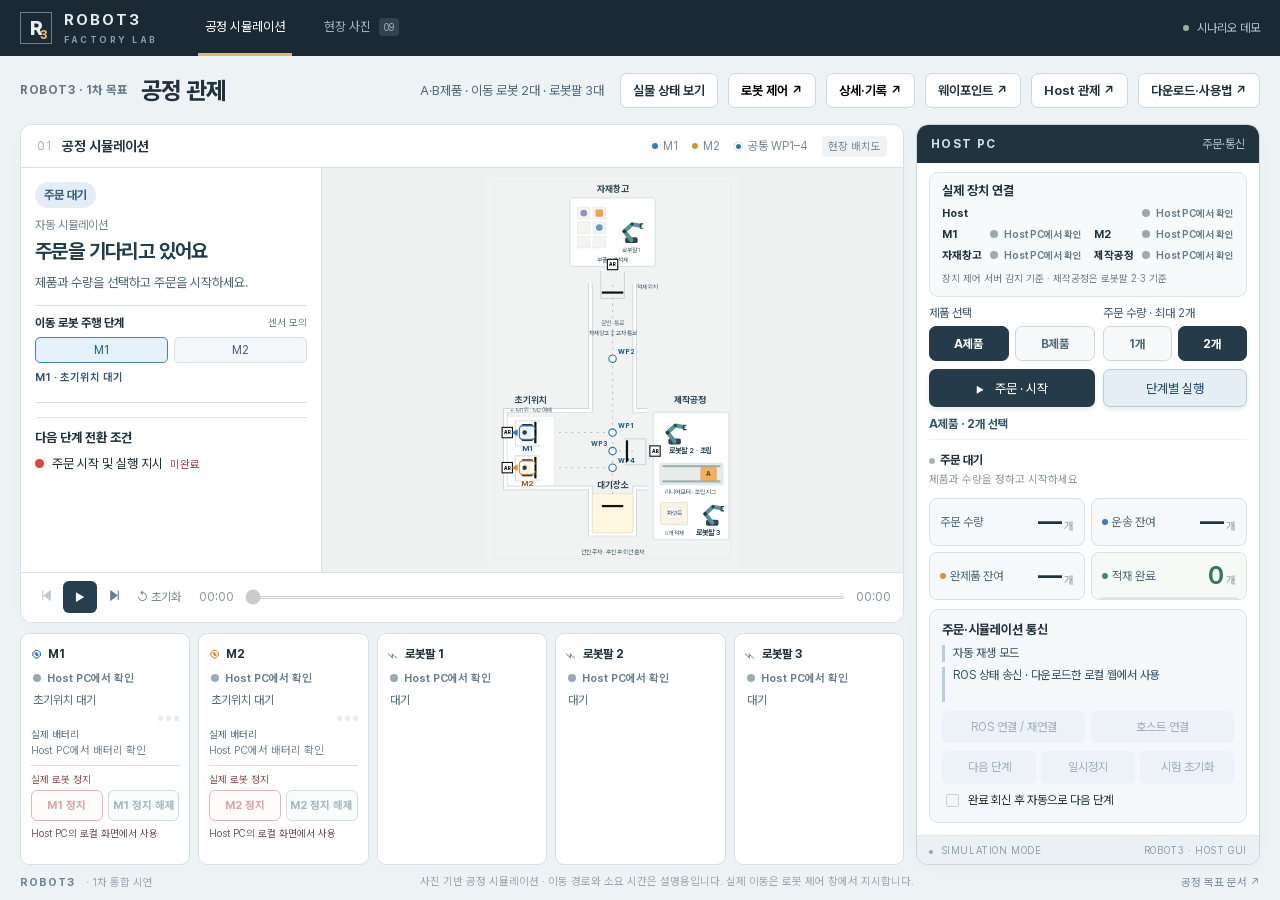
==== commit ddcbe9ec: "Show live device connection lights across simulation and control pages" ====
--- a/index.html
+++ b/index.html
@@ -1,6 +1,6 @@
 <!doctype html>
 <html lang="ko">
-<head><meta charset="utf-8"><meta name="viewport" content="width=device-width,initial-scale=1"><meta name="theme-color" content="#17242d"><title>Robot3 · 공정 시뮬레이션</title><link rel="stylesheet" href="styles.css?v=20261011-order2"><link rel="stylesheet" href="dashboard.css?v=20261011-products"></head>
+<head><meta charset="utf-8"><meta name="viewport" content="width=device-width,initial-scale=1"><meta name="theme-color" content="#17242d"><title>Robot3 · 공정 시뮬레이션</title><link rel="stylesheet" href="styles.css?v=20261011-order2"><link rel="stylesheet" href="dashboard.css?v=20261011-products"><link rel="stylesheet" href="device-connection.css?v=20261011-connection"></head>
 <body>
 <header class="topbar"><a class="brand" href="./" aria-label="Robot3 홈"><span class="brand-icon">R<span>3</span></span><strong>ROBOT3<span>FACTORY LAB</span></strong></a><nav aria-label="페이지"><button class="nav active" data-tab="simulation">공정 시뮬레이션</button><button class="nav" data-tab="gallery">현장 사진 <span>09</span></button></nav><span class="demo-badge"><i></i> 시나리오 데모</span></header>
 <main>
@@ -87,10 +87,11 @@
 </svg></div></div>
 <div class="transport-controls"><div class="play-buttons"><button id="previous" class="icon-button" aria-label="이전 이벤트"><svg viewBox="0 0 20 20" width="15" height="15" aria-hidden="true"><path d="M5 4v12M15 4l-8 6 8 6Z" fill="currentColor" stroke="currentColor" stroke-width="1.5"/></svg></button><button id="play" class="play-button" aria-label="재생 또는 일시정지">▶</button><button id="next" class="icon-button" aria-label="다음 이벤트"><svg viewBox="0 0 20 20" width="15" height="15" aria-hidden="true"><path d="M15 4v12M5 4l8 6-8 6Z" fill="currentColor" stroke="currentColor" stroke-width="1.5"/></svg></button><button id="reset" class="text-button">↺ 초기화</button></div><div class="scrubber"><span id="elapsed">00:00</span><input id="timeline" type="range" min="0" max="100" value="0" step="0.05" aria-label="시뮬레이션 진행 위치"><span id="duration">00:00</span></div></div>
 </section>
-<section class="devices"><div class="device" id="device-b1"><span class="device-icon blue-text">◉</span><div><strong>M1</strong><small>/burger1</small></div><span class="device-status">초기위치 대기</span><div class="part-dots" aria-label="적재 부품"></div><div class="robot-battery-control"><span>실제 배터리</span><p class="robot-battery" data-battery-robot="M1" role="status">배터리 수신 대기</p></div><div class="robot-stop-control"><span class="robot-stop-label">실제 로봇 정지</span><div class="robot-stop-buttons"><button class="robot-stop-button" type="button" data-stop-robot="M1" aria-label="실제 M1 정지" disabled>M1 정지</button><button class="robot-restart-button" type="button" data-restart-robot="M1" aria-label="실제 M1 정지 해제" disabled>M1 정지 해제</button></div><p class="robot-stop-status" data-stop-status="M1" role="status">정지 연결 확인 중</p></div></div><div class="device" id="device-b2"><span class="device-icon orange-text">◉</span><div><strong>M2</strong><small>/burger2</small></div><span class="device-status">초기위치 대기</span><div class="part-dots" aria-label="적재 부품"></div><div class="robot-battery-control"><span>실제 배터리</span><p class="robot-battery" data-battery-robot="M2" role="status">배터리 수신 대기</p></div><div class="robot-stop-control"><span class="robot-stop-label">실제 로봇 정지</span><div class="robot-stop-buttons"><button class="robot-stop-button" type="button" data-stop-robot="M2" aria-label="실제 M2 정지" disabled>M2 정지</button><button class="robot-restart-button" type="button" data-restart-robot="M2" aria-label="실제 M2 정지 해제" disabled>M2 정지 해제</button></div><p class="robot-stop-status" data-stop-status="M2" role="status">정지 연결 확인 중</p></div></div><div class="device" id="device-a1"><span class="device-icon">⌁</span><div><strong>로봇팔 1</strong><small>부품 적재</small></div><span class="device-status">대기</span></div><div class="device" id="device-a2"><span class="device-icon">⌁</span><div><strong>로봇팔 2</strong><small>티칭 조립</small></div><span class="device-status">대기</span></div><div class="device" id="device-a3"><span class="device-icon">⌁</span><div><strong>로봇팔 3</strong><small>파렛트 적재</small></div><span class="device-status">대기</span></div></section>
+<section class="devices"><div class="device" id="device-b1"><span class="device-icon blue-text">◉</span><div><strong>M1</strong><small>/burger1</small></div><span class="device-connection" data-device-connection="M1" data-state="waiting" role="status"><i class="connection-dot" aria-hidden="true"></i><span class="connection-text">확인 중</span></span><span class="device-status">초기위치 대기</span><div class="part-dots" aria-label="적재 부품"></div><div class="robot-battery-control"><span>실제 배터리</span><p class="robot-battery" data-battery-robot="M1" role="status">배터리 수신 대기</p></div><div class="robot-stop-control"><span class="robot-stop-label">실제 로봇 정지</span><div class="robot-stop-buttons"><button class="robot-stop-button" type="button" data-stop-robot="M1" aria-label="실제 M1 정지" disabled>M1 정지</button><button class="robot-restart-button" type="button" data-restart-robot="M1" aria-label="실제 M1 정지 해제" disabled>M1 정지 해제</button></div><p class="robot-stop-status" data-stop-status="M1" role="status">정지 연결 확인 중</p></div></div><div class="device" id="device-b2"><span class="device-icon orange-text">◉</span><div><strong>M2</strong><small>/burger2</small></div><span class="device-connection" data-device-connection="M2" data-state="waiting" role="status"><i class="connection-dot" aria-hidden="true"></i><span class="connection-text">확인 중</span></span><span class="device-status">초기위치 대기</span><div class="part-dots" aria-label="적재 부품"></div><div class="robot-battery-control"><span>실제 배터리</span><p class="robot-battery" data-battery-robot="M2" role="status">배터리 수신 대기</p></div><div class="robot-stop-control"><span class="robot-stop-label">실제 로봇 정지</span><div class="robot-stop-buttons"><button class="robot-stop-button" type="button" data-stop-robot="M2" aria-label="실제 M2 정지" disabled>M2 정지</button><button class="robot-restart-button" type="button" data-restart-robot="M2" aria-label="실제 M2 정지 해제" disabled>M2 정지 해제</button></div><p class="robot-stop-status" data-stop-status="M2" role="status">정지 연결 확인 중</p></div></div><div class="device" id="device-a1"><span class="device-icon">⌁</span><div><strong>로봇팔 1</strong><small>부품 적재</small></div><span class="device-connection" data-device-connection="arm1" data-state="waiting" role="status"><i class="connection-dot" aria-hidden="true"></i><span class="connection-text">확인 중</span></span><span class="device-status">대기</span></div><div class="device" id="device-a2"><span class="device-icon">⌁</span><div><strong>로봇팔 2</strong><small>티칭 조립</small></div><span class="device-connection" data-device-connection="arm2" data-state="waiting" role="status"><i class="connection-dot" aria-hidden="true"></i><span class="connection-text">확인 중</span></span><span class="device-status">대기</span></div><div class="device" id="device-a3"><span class="device-icon">⌁</span><div><strong>로봇팔 3</strong><small>파렛트 적재</small></div><span class="device-connection" data-device-connection="arm3" data-state="waiting" role="status"><i class="connection-dot" aria-hidden="true"></i><span class="connection-text">확인 중</span></span><span class="device-status">대기</span></div></section>
 </div>
 <aside class="host-console" aria-label="Host PC 주문 및 카운트 GUI">
-<div class="console-chrome"><div><span class="console-dot"></span><strong>HOST PC</strong><span>CONTROL PANEL</span></div><span class="console-mode">주문·통신</span></div>
+<div class="console-chrome"><div><strong>HOST PC</strong><span>CONTROL PANEL</span></div><span class="console-mode">주문·통신</span></div>
+<section class="device-connections" aria-labelledby="connection-heading"><h3 id="connection-heading">실제 장치 연결</h3><div class="connection-grid"><div class="connection-row"><strong>Host</strong><span class="device-connection" data-device-connection="host" data-state="waiting" role="status"><i class="connection-dot" aria-hidden="true"></i><span class="connection-text">확인 중</span></span></div><div class="connection-row"><strong>M1</strong><span class="device-connection" data-device-connection="M1" data-state="waiting" role="status"><i class="connection-dot" aria-hidden="true"></i><span class="connection-text">확인 중</span></span></div><div class="connection-row"><strong>M2</strong><span class="device-connection" data-device-connection="M2" data-state="waiting" role="status"><i class="connection-dot" aria-hidden="true"></i><span class="connection-text">확인 중</span></span></div><div class="connection-row"><strong>자재창고</strong><span class="device-connection" data-device-connection="warehouse" data-state="waiting" role="status"><i class="connection-dot" aria-hidden="true"></i><span class="connection-text">확인 중</span></span></div><div class="connection-row"><strong>제작공정</strong><span class="device-connection" data-device-connection="production" data-state="waiting" role="status"><i class="connection-dot" aria-hidden="true"></i><span class="connection-text">확인 중</span></span></div></div><p class="connection-note" data-connection-note>장치 제어 서버 감지 기준 · 제작공정은 로봇팔 2·3 기준</p></section>
 
 <section id="live-map-help" hidden><h3>실물 상태 보기</h3><p>M1·M2의 실제 위치와 방향을 기존 배치도에 표시합니다.</p><p>로봇팔은 작업 중일 때 움직입니다. 위치나 작업 상태를 확인할 수 없으면 표시를 멈춥니다.</p><p>실제 주문은 Host 프로그램에서 진행하세요.</p><a href="downloads.html">연결·사용법 보기 ↗</a></section><div class="order-bar"><form id="order-form">
 <fieldset class="product-field"><legend>제품 선택</legend><div class="order-choices"><button type="button" data-product-type="A" aria-pressed="true">A제품</button><button type="button" data-product-type="B" aria-pressed="false">B제품</button></div><input id="product" type="hidden" name="product_type" value="A"></fieldset>
@@ -100,7 +101,7 @@
 <div class="metrics"><article><span class="metric-label">주문 수량</span><div><strong id="total">—</strong><span>개</span></div><small>Host에서 설정한 제품 수량</small></article><article><span class="metric-label"><i class="blue"></i> 운송 잔여</span><div><strong id="transport">—</strong><span>개</span></div><small>제작공정으로 출발하면 −1</small></article><article><span class="metric-label"><i class="orange"></i> 완제품 잔여</span><div><strong id="remaining">—</strong><span>개</span></div><small>파렛트 적재 성공 후 −1</small></article><article class="done-card"><span class="metric-label"><i class="green"></i> 적재 완료</span><div><strong id="completed">0</strong><span id="completed-unit">개</span><span id="completion-percent">0%</span></div><div class="small-progress"><i id="completion-bar"></i></div></article></div>
 
 <section class="host-test" aria-label="호스트 PC 통신 시험">
-<h3>연결 상태</h3>
+<h3>주문·시뮬레이션 통신</h3>
 <p id="host-status" role="status">자동 재생 모드</p>
 
 <p id="ros-status" role="status">ROS 상태 송신 · 준비 중</p>
@@ -121,5 +122,5 @@
 </main>
 <dialog id="detail-dialog" aria-labelledby="detail-title"><div class="detail-header"><div><p class="eyebrow">공정 참고 정보</p><h2 id="detail-title">상세·기록</h2></div><button id="close-details" type="button" aria-label="상세·기록 닫기">×</button></div><div class="detail-body"><section class="signal-detail"><h3>현재 작업·완료 신호</h3><div class="stage-work"><strong id="stage-work-label">장비 상태</strong><ul id="stage-work-list"><li>M1·M2 초기위치 대기</li></ul></div><ul id="condition-signals"></ul><p id="conditions-note"></p></section><aside class="scene-panel"><div class="panel-heading"><div><span class="section-number">02</span><h2>지금 진행 중</h2></div><button id="follow" aria-pressed="true" class="follow active">자동</button></div><button id="photo-open" class="scene-photo" aria-label="현재 현장 사진 확대"><img id="scene-image" src="assets/full-map.jpg" alt="전체 맵 · 초기위치, 자재창고, 제작공정과 중앙 아래 대기장소"><span>현장 사진 <b>↗</b></span></button><div class="scene-copy"><p id="scene-kicker" class="eyebrow">READY TO START</p><h3 id="scene-title">주문을 기다리고 있어요</h3><p id="scene-detail">제품과 수량을 선택해 주문을 시작하면 두 카운트가 설정되고 시뮬레이션이 시작됩니다.</p></div><div class="gate-box"><span>제작공정 교대 조건</span><ul id="gates"><li>앞 제품 파렛트 적재 완료</li><li>앞 이동 로봇 대기장소 도착</li><li>다음 부품 3개 적재 완료</li></ul></div></aside><section class="event-panel"><div class="panel-heading"><div><span class="section-number">03</span><h2>공정 이벤트</h2><span id="event-count">0건</span></div><button id="export" class="text-button">기록 내려받기 ↓</button></div><div id="event-log" role="log" aria-live="off"><div class="empty-log">주문을 시작하면 장비 동작과 카운트 변경 이력이 표시됩니다.</div></div></section><section class="connection-detail"><h3>Host 통신 기록·실행 안내</h3><p id="host-progress">호스트 지시 → 웹 실행 → 완료 회신 → 다음 단계</p><p id="host-version" role="status"></p><details open><summary>통신 기록</summary><pre id="host-log"></pre></details><div id="host-local-help"><p>호스트 PC에서 시험 프로그램을 실행하고 안내된 로컬 주소로 접속하세요.</p><a href="downloads.html">Host 패키지 받기·사용법 보기 ↗</a><code>python3 web/host/server.py</code><small>압축 해제 후 robot3_host/README.md 먼저 확인 · 웹 시험은 Python 3.10 이상 · ROS 폴더는 팀 개발용 명세</small></div><small>목적지까지의 이동은 중간 노드에서 끊지 않습니다. 작업 완료 지점에서 다음 지시를 기다립니다. 완료 회신은 웹에서 생성하며 실제 로봇·센서는 연결하지 않습니다.</small></section><details class="map-guide"><summary>지도 표식·카운트 안내</summary><p class="dock-legend"><strong>▲</strong> 이동 로봇 전방 · <strong>AR</strong> ArUco 위치 표식 · <span class="black-line-key"></span> 후방 적외선 감지선<br><small>대기장소에는 ArUco 마커 없이 후방 IR 감지선만 있습니다. 표식과 센서는 배치 설명용이며 실제 마커 ID·센서 입력과 연결되지 않습니다.</small></p><div class="host-footnote"><span class="host-footnote-icon">↳</span><p>주문한 수량으로 두 잔여 카운트를 설정합니다.<br>공정이 진행되면 Host에서 자동으로 갱신합니다.</p></div></details></div></dialog>
 <dialog id="photo-dialog"><button id="close-dialog" aria-label="사진 닫기">×</button><img id="dialog-image" alt=""><div><h2 id="dialog-title"></h2><p id="dialog-description"></p></div></dialog>
-<script src="config.js?v=20261011-order2"></script><script src="settings.js?v=20261011-order2"></script><script src="engine.js?v=20261011-products"></script><script src="host-client.js?v=20261011-products"></script><script src="system-policy.js?v=20261011-order2"></script><script src="ros-config.js?v=20261011-order2"></script><script src="assets/vendor/roslib-1.4.1.min.js"></script><script src="ros-client.js?v=20260930-ros"></script><script src="live-map-config.js?v=20261011-live"></script><script src="live-map-model.js?v=20261011-live"></script><script src="live-map-client.js?v=20261011-live"></script><script src="live-map.js?v=20261011-products"></script><script src="robot-stop-client.js?v=20261011-battery"></script><script src="robot-stop.js?v=20261011-battery"></script><script src="robot-battery-client.js?v=20261011-battery"></script><script src="robot-battery.js?v=20261011-battery"></script><script src="app.js?v=20261011-products"></script>
+<script src="config.js?v=20261011-order2"></script><script src="settings.js?v=20261011-order2"></script><script src="engine.js?v=20261011-products"></script><script src="host-client.js?v=20261011-products"></script><script src="system-policy.js?v=20261011-order2"></script><script src="ros-config.js?v=20261011-order2"></script><script src="assets/vendor/roslib-1.4.1.min.js"></script><script src="ros-client.js?v=20260930-ros"></script><script src="live-map-config.js?v=20261011-live"></script><script src="live-map-model.js?v=20261011-live"></script><script src="live-map-client.js?v=20261011-live"></script><script src="live-map.js?v=20261011-products"></script><script src="robot-stop-client.js?v=20261011-battery"></script><script src="robot-stop.js?v=20261011-battery"></script><script src="robot-battery-client.js?v=20261011-battery"></script><script src="robot-battery.js?v=20261011-battery"></script><script src="app.js?v=20261011-products"></script><script src="device-connection-client.js?v=20261011-connection"></script><script src="device-connection.js?v=20261011-connection"></script>
 <dialog id="robot-panel-dialog" style="width:min(1200px,96vw);height:94vh;padding:0;border:0;border-radius:16px;overflow:hidden"><button type="button" aria-label="로봇 화면 닫기" style="position:absolute;right:14px;top:10px;z-index:2;border:0;border-radius:8px;padding:6px 14px;cursor:pointer">닫기 ×</button><iframe title="M1·M2 로봇 제어" style="width:100%;height:100%;border:0"></iframe></dialog><script src="assets/robot-panel/open.js"></script></body></html>
--- a/device-connection.css
+++ b/device-connection.css
@@ -0,0 +1,10 @@
+/* Actual communication is separate from work-state colors and demo animation. */
+.device-connection{display:inline-flex;align-items:center;gap:6px;min-width:0;color:#687d89;font-size:11px;font-weight:650;line-height:1.4}
+.device-connection[data-state] .connection-dot{display:inline-block;flex:none;width:8px;height:8px;border-radius:50%;background:#9baab2;box-shadow:none}
+.device-connection[data-state=online]{color:#21704c}.device-connection[data-state=online] .connection-dot{background:#2d9a62;box-shadow:0 0 0 3px #2d9a6218}
+.device-connection[data-state=partial],.device-connection[data-state=unknown]{color:#916117}.device-connection[data-state=partial] .connection-dot,.device-connection[data-state=unknown] .connection-dot{background:#c8912d}
+.device-connection[data-state=offline]{color:#a34040}.device-connection[data-state=offline] .connection-dot{background:#c34e4e}
+.device-connections{flex:none;margin:0 12px;padding:10px 12px;border:1px solid #dce5eb;border-radius:9px;background:#f7fafb}.device-connections h3{margin:0 0 8px;font-size:13px}.connection-grid{display:grid;grid-template-columns:repeat(2,minmax(0,1fr));gap:7px 12px}.connection-row{display:flex;align-items:center;justify-content:space-between;gap:6px;min-width:0}.connection-row:first-child{grid-column:1/-1}.connection-row strong{font-size:11px;white-space:nowrap}.connection-row .device-connection{font-size:10px}.connection-note{margin:9px 0 0;font-size:10px;line-height:1.5;color:#71828c;overflow-wrap:anywhere}
+.simulation-main .device>.device-connection{width:100%;padding-left:2px}.host-console:has(.device-connections){overflow:auto;scrollbar-width:thin;overscroll-behavior:contain}.host-console:has(.device-connections)>.host-test{flex:none}
+.control-host-connection{display:flex;align-items:center;justify-content:space-between;gap:10px;padding:10px 13px;background:#f7f9fa;border:1px solid #e5ebef;border-radius:8px;font-size:12px}.device-card>.connection-note{margin:9px 0 14px}.device-item .device-connection{margin-left:auto;font-size:10px}.device-item .device-connection .connection-text{margin:0;font-size:inherit;color:inherit}.device-item .device-work-state{margin:5px 0 0;color:#526b7b;font-size:11px;font-weight:650;min-height:0}
+@media(max-width:620px){.connection-row .device-connection{font-size:11px}.connection-grid{gap:9px 14px}}
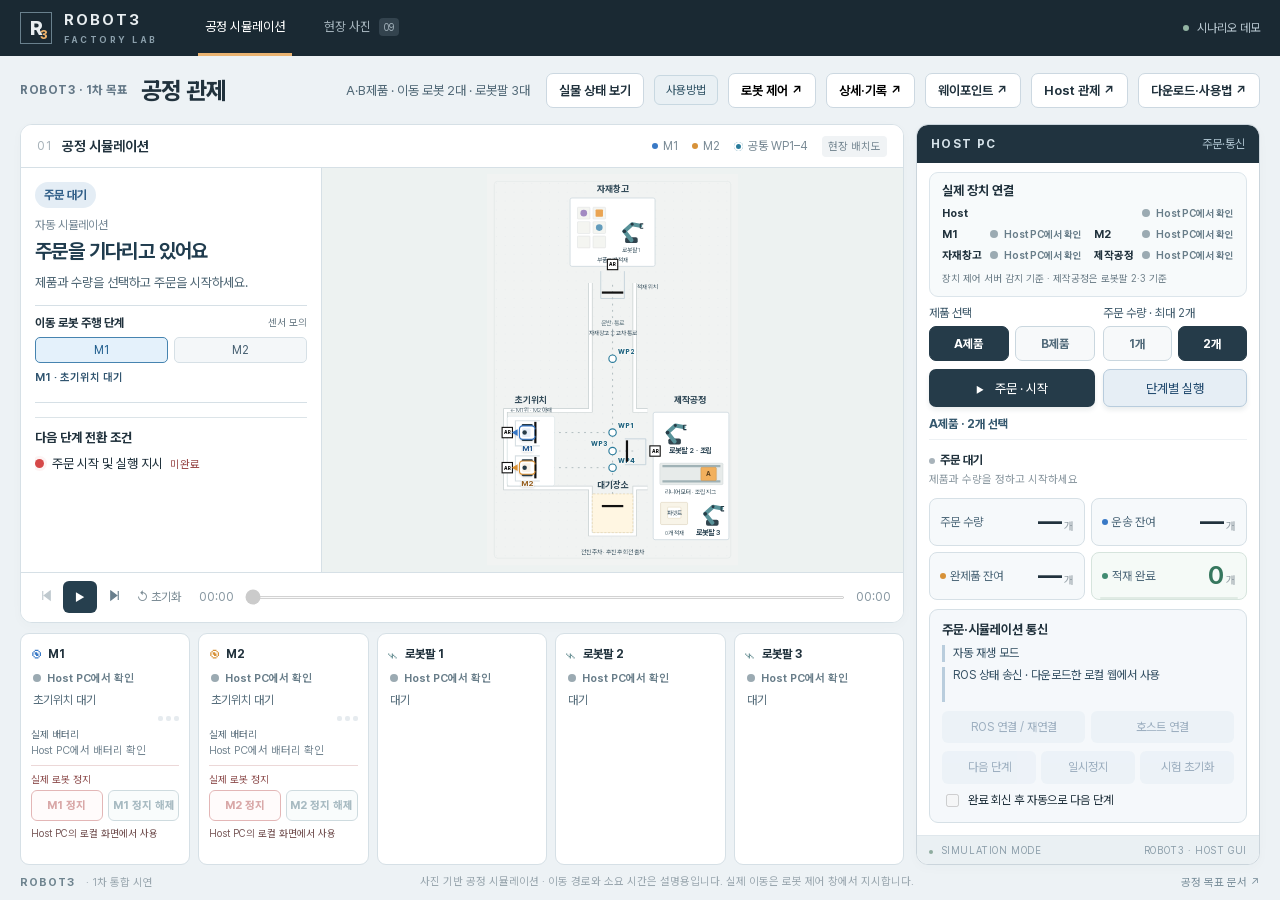
==== commit f7283fdb: "Publish terminal quick-start popup on dashboard and control pages Include shared usage assets in Git" ====
--- a/index.html
+++ b/index.html
@@ -1,10 +1,10 @@
 <!doctype html>
 <html lang="ko">
-<head><meta charset="utf-8"><meta name="viewport" content="width=device-width,initial-scale=1"><meta name="theme-color" content="#17242d"><title>Robot3 · 공정 시뮬레이션</title><link rel="stylesheet" href="styles.css?v=20261011-order2"><link rel="stylesheet" href="dashboard.css?v=20261011-products"><link rel="stylesheet" href="device-connection.css?v=20261011-connection"></head>
+<head><meta charset="utf-8"><meta name="viewport" content="width=device-width,initial-scale=1"><meta name="theme-color" content="#17242d"><title>Robot3 · 공정 시뮬레이션</title><link rel="stylesheet" href="styles.css?v=20261011-order2"><link rel="stylesheet" href="dashboard.css?v=20261011-products"><link rel="stylesheet" href="device-connection.css?v=20261011-connection"><link rel="stylesheet" href="usage-modal.css?v=20261019-pages"></head>
 <body>
 <header class="topbar"><a class="brand" href="./" aria-label="Robot3 홈"><span class="brand-icon">R<span>3</span></span><strong>ROBOT3<span>FACTORY LAB</span></strong></a><nav aria-label="페이지"><button class="nav active" data-tab="simulation">공정 시뮬레이션</button><button class="nav" data-tab="gallery">현장 사진 <span>09</span></button></nav><span class="demo-badge"><i></i> 시나리오 데모</span></header>
 <main>
-<div class="heading"><div><p class="eyebrow">ROBOT3 · 1차 목표</p><h1>공정 관제</h1></div><div class="dashboard-actions"><span class="dashboard-context">A·B제품 · 이동 로봇 2대 · 로봇팔 3대</span><a id="map-mode" class="package-link" href="?live=1">실물 상태 보기</a><button id="open-robot-panel" type="button" class="detail-button">로봇 제어 ↗</button><button id="open-details" type="button" class="detail-button">상세·기록 ↗</button><a class="package-link" href="waypoints.html">웨이포인트 ↗</a><a class="package-link" href="control.html">Host 관제 ↗</a><a class="package-link" href="downloads.html">다운로드·사용법 ↗</a></div></div>
+<div class="heading"><div><p class="eyebrow">ROBOT3 · 1차 목표</p><h1>공정 관제</h1></div><div class="dashboard-actions"><span class="dashboard-context">A·B제품 · 이동 로봇 2대 · 로봇팔 3대</span><a id="map-mode" class="package-link" href="?live=1">실물 상태 보기</a><button id="open-usage" class="usage-trigger" type="button" aria-haspopup="dialog" aria-controls="usage-dialog">사용방법</button><button id="open-robot-panel" type="button" class="detail-button">로봇 제어 ↗</button><button id="open-details" type="button" class="detail-button">상세·기록 ↗</button><a class="package-link" href="waypoints.html">웨이포인트 ↗</a><a class="package-link" href="control.html">Host 관제 ↗</a><a class="package-link" href="downloads.html">다운로드·사용법 ↗</a></div></div>
 <section id="simulation-view">
 <div class="simulation-layout"><div class="simulation-main">
 <section class="map-panel"><div class="panel-heading"><div><span class="section-number">01</span><h2>공정 시뮬레이션</h2></div><div class="legend"><span><i class="blue"></i>M1</span><span><i class="orange"></i>M2</span><span class="waypoint-legend"><i></i>공통 WP1–4</span><span class="map-scale">현장 배치도</span></div></div>
@@ -123,4 +123,4 @@
 <dialog id="detail-dialog" aria-labelledby="detail-title"><div class="detail-header"><div><p class="eyebrow">공정 참고 정보</p><h2 id="detail-title">상세·기록</h2></div><button id="close-details" type="button" aria-label="상세·기록 닫기">×</button></div><div class="detail-body"><section class="signal-detail"><h3>현재 작업·완료 신호</h3><div class="stage-work"><strong id="stage-work-label">장비 상태</strong><ul id="stage-work-list"><li>M1·M2 초기위치 대기</li></ul></div><ul id="condition-signals"></ul><p id="conditions-note"></p></section><aside class="scene-panel"><div class="panel-heading"><div><span class="section-number">02</span><h2>지금 진행 중</h2></div><button id="follow" aria-pressed="true" class="follow active">자동</button></div><button id="photo-open" class="scene-photo" aria-label="현재 현장 사진 확대"><img id="scene-image" src="assets/full-map.jpg" alt="전체 맵 · 초기위치, 자재창고, 제작공정과 중앙 아래 대기장소"><span>현장 사진 <b>↗</b></span></button><div class="scene-copy"><p id="scene-kicker" class="eyebrow">READY TO START</p><h3 id="scene-title">주문을 기다리고 있어요</h3><p id="scene-detail">제품과 수량을 선택해 주문을 시작하면 두 카운트가 설정되고 시뮬레이션이 시작됩니다.</p></div><div class="gate-box"><span>제작공정 교대 조건</span><ul id="gates"><li>앞 제품 파렛트 적재 완료</li><li>앞 이동 로봇 대기장소 도착</li><li>다음 부품 3개 적재 완료</li></ul></div></aside><section class="event-panel"><div class="panel-heading"><div><span class="section-number">03</span><h2>공정 이벤트</h2><span id="event-count">0건</span></div><button id="export" class="text-button">기록 내려받기 ↓</button></div><div id="event-log" role="log" aria-live="off"><div class="empty-log">주문을 시작하면 장비 동작과 카운트 변경 이력이 표시됩니다.</div></div></section><section class="connection-detail"><h3>Host 통신 기록·실행 안내</h3><p id="host-progress">호스트 지시 → 웹 실행 → 완료 회신 → 다음 단계</p><p id="host-version" role="status"></p><details open><summary>통신 기록</summary><pre id="host-log"></pre></details><div id="host-local-help"><p>호스트 PC에서 시험 프로그램을 실행하고 안내된 로컬 주소로 접속하세요.</p><a href="downloads.html">Host 패키지 받기·사용법 보기 ↗</a><code>python3 web/host/server.py</code><small>압축 해제 후 robot3_host/README.md 먼저 확인 · 웹 시험은 Python 3.10 이상 · ROS 폴더는 팀 개발용 명세</small></div><small>목적지까지의 이동은 중간 노드에서 끊지 않습니다. 작업 완료 지점에서 다음 지시를 기다립니다. 완료 회신은 웹에서 생성하며 실제 로봇·센서는 연결하지 않습니다.</small></section><details class="map-guide"><summary>지도 표식·카운트 안내</summary><p class="dock-legend"><strong>▲</strong> 이동 로봇 전방 · <strong>AR</strong> ArUco 위치 표식 · <span class="black-line-key"></span> 후방 적외선 감지선<br><small>대기장소에는 ArUco 마커 없이 후방 IR 감지선만 있습니다. 표식과 센서는 배치 설명용이며 실제 마커 ID·센서 입력과 연결되지 않습니다.</small></p><div class="host-footnote"><span class="host-footnote-icon">↳</span><p>주문한 수량으로 두 잔여 카운트를 설정합니다.<br>공정이 진행되면 Host에서 자동으로 갱신합니다.</p></div></details></div></dialog>
 <dialog id="photo-dialog"><button id="close-dialog" aria-label="사진 닫기">×</button><img id="dialog-image" alt=""><div><h2 id="dialog-title"></h2><p id="dialog-description"></p></div></dialog>
 <script src="config.js?v=20261011-order2"></script><script src="settings.js?v=20261011-order2"></script><script src="engine.js?v=20261011-products"></script><script src="host-client.js?v=20261011-products"></script><script src="system-policy.js?v=20261011-order2"></script><script src="ros-config.js?v=20261011-order2"></script><script src="assets/vendor/roslib-1.4.1.min.js"></script><script src="ros-client.js?v=20260930-ros"></script><script src="live-map-config.js?v=20261011-live"></script><script src="live-map-model.js?v=20261011-live"></script><script src="live-map-client.js?v=20261011-live"></script><script src="live-map.js?v=20261011-products"></script><script src="robot-stop-client.js?v=20261011-battery"></script><script src="robot-stop.js?v=20261011-battery"></script><script src="robot-battery-client.js?v=20261011-battery"></script><script src="robot-battery.js?v=20261011-battery"></script><script src="app.js?v=20261011-products"></script><script src="device-connection-client.js?v=20261011-connection"></script><script src="device-connection.js?v=20261011-connection"></script>
-<dialog id="robot-panel-dialog" style="width:min(1200px,96vw);height:94vh;padding:0;border:0;border-radius:16px;overflow:hidden"><button type="button" aria-label="로봇 화면 닫기" style="position:absolute;right:14px;top:10px;z-index:2;border:0;border-radius:8px;padding:6px 14px;cursor:pointer">닫기 ×</button><iframe title="M1·M2 로봇 제어" style="width:100%;height:100%;border:0"></iframe></dialog><script src="assets/robot-panel/open.js"></script></body></html>
+<dialog id="robot-panel-dialog" style="width:min(1200px,96vw);height:94vh;padding:0;border:0;border-radius:16px;overflow:hidden"><button type="button" aria-label="로봇 화면 닫기" style="position:absolute;right:14px;top:10px;z-index:2;border:0;border-radius:8px;padding:6px 14px;cursor:pointer">닫기 ×</button><iframe title="M1·M2 로봇 제어" style="width:100%;height:100%;border:0"></iframe></dialog><script src="assets/robot-panel/open.js"></script><script src="usage-modal.js?v=20261019-pages"></script></body></html>
--- a/usage-modal.css
+++ b/usage-modal.css
@@ -0,0 +1,2 @@
+.usage-trigger{font:inherit;font-size:12px;color:#315466;padding:7px 11px;background:#e9f0f4;border:1px solid #c8d8e1;border-radius:6px;white-space:nowrap}
+.control-nav .usage-trigger{font:inherit;color:inherit;padding:6px 10px;background:#314854;border:1px solid #526570;border-radius:6px;white-space:nowrap}.usage-trigger:focus-visible,.usage-close:focus-visible{outline:3px solid #73b4dc;outline-offset:3px}#usage-dialog{width:min(1040px,calc(100vw - 32px));max-width:none;max-height:90vh;height:90vh;padding:0;border:1px solid #cbd8df;border-radius:14px;box-shadow:0 24px 90px #142c4666;color:#263d4d;overflow:hidden}#usage-dialog::backdrop{background:#13263099;backdrop-filter:blur(3px)}.usage-dialog-head{height:87px;display:flex;align-items:center;justify-content:space-between;gap:16px;padding:17px 24px;background:#fff;border-bottom:1px solid #dce5e9}.usage-dialog-head .eyebrow{font-size:10px;margin:0 0 4px}.usage-dialog-head h2{font-size:20px;margin:0}.usage-dialog-head form{margin:0}.usage-close{padding:9px 13px;border:1px solid #dce5e9;border-radius:6px;background:#eef3f5;color:#385666;font-size:12px;white-space:nowrap}#usage-frame{display:block;border:0;width:100%;height:calc(100% - 87px);background:#f3f6f7}@media(max-width:580px){.topbar:has(.usage-trigger){flex-wrap:wrap;gap:12px}.control-nav:has(.usage-trigger){width:100%;margin-left:0;justify-content:space-between;gap:8px}.control-nav .usage-trigger{padding:5px 8px}#usage-dialog{width:calc(100vw - 16px);height:94dvh;max-height:94dvh;border-radius:10px}.usage-dialog-head{padding:14px 17px}}
